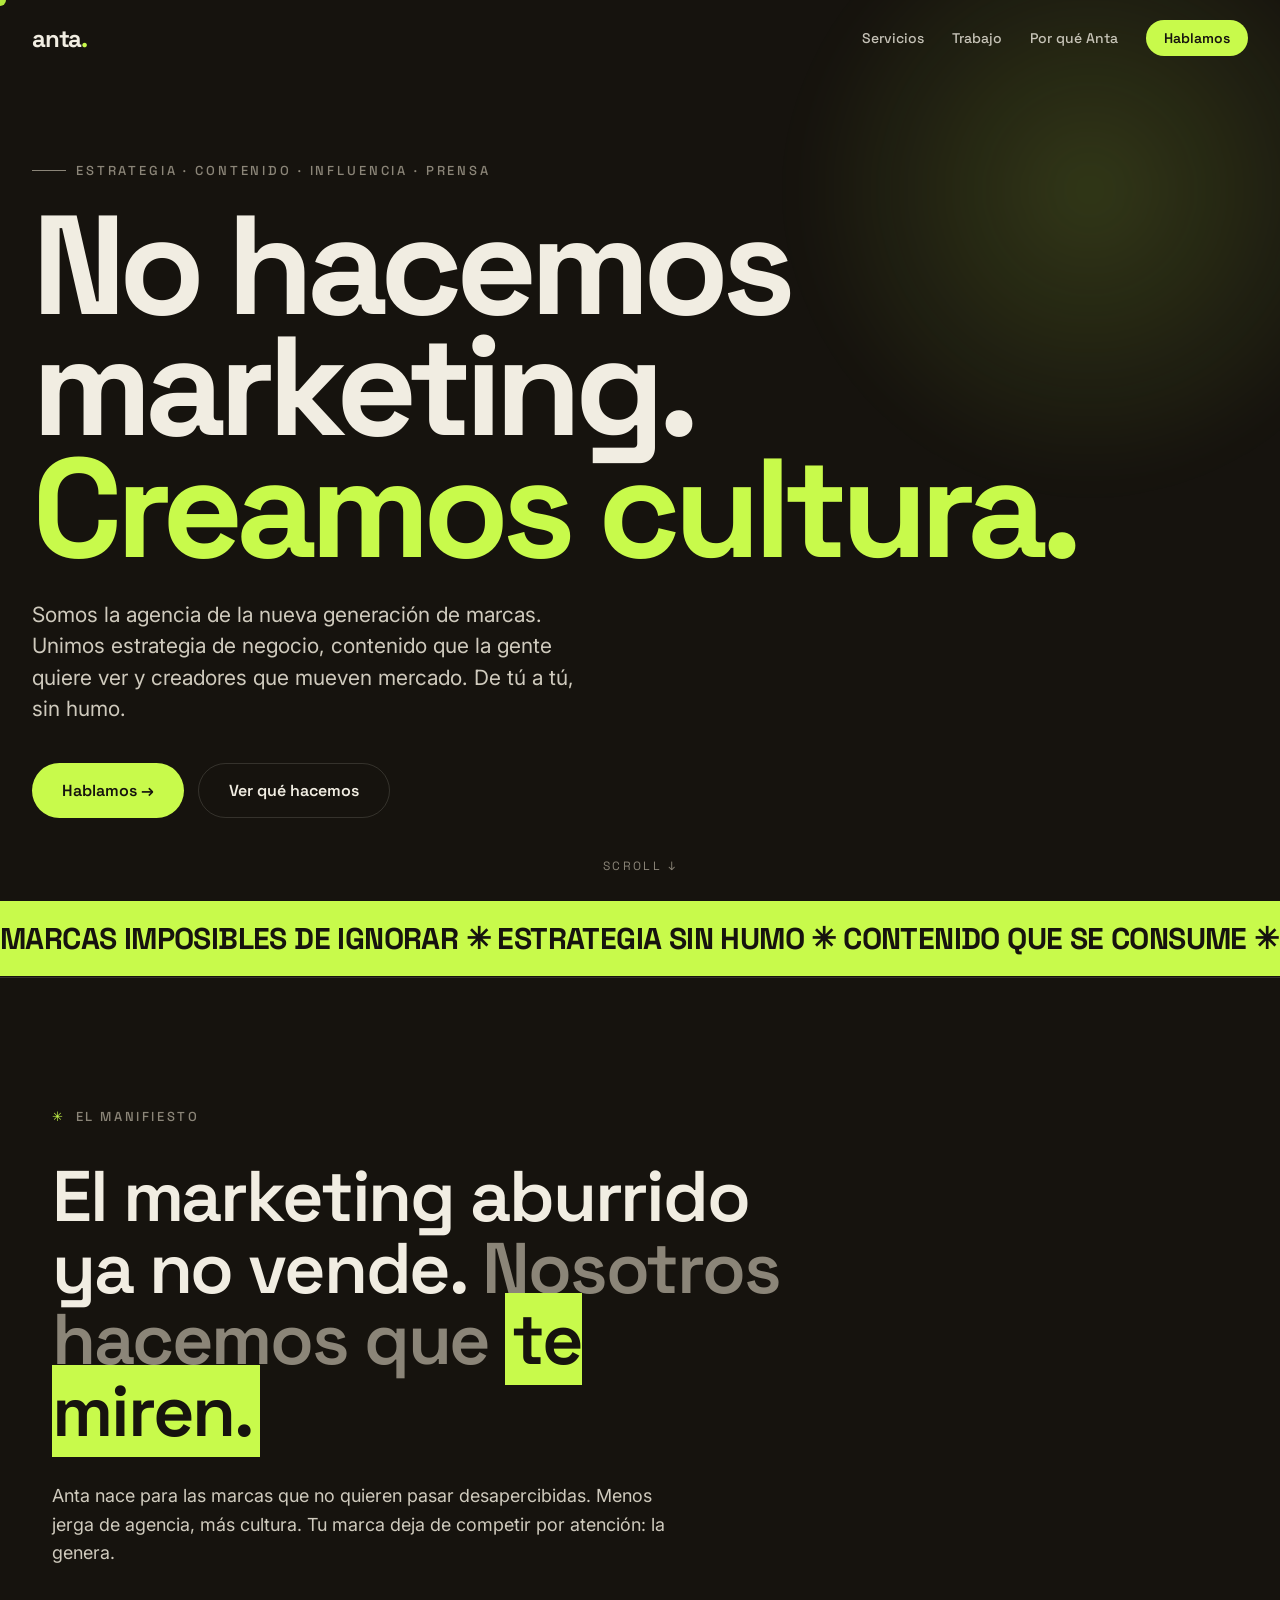
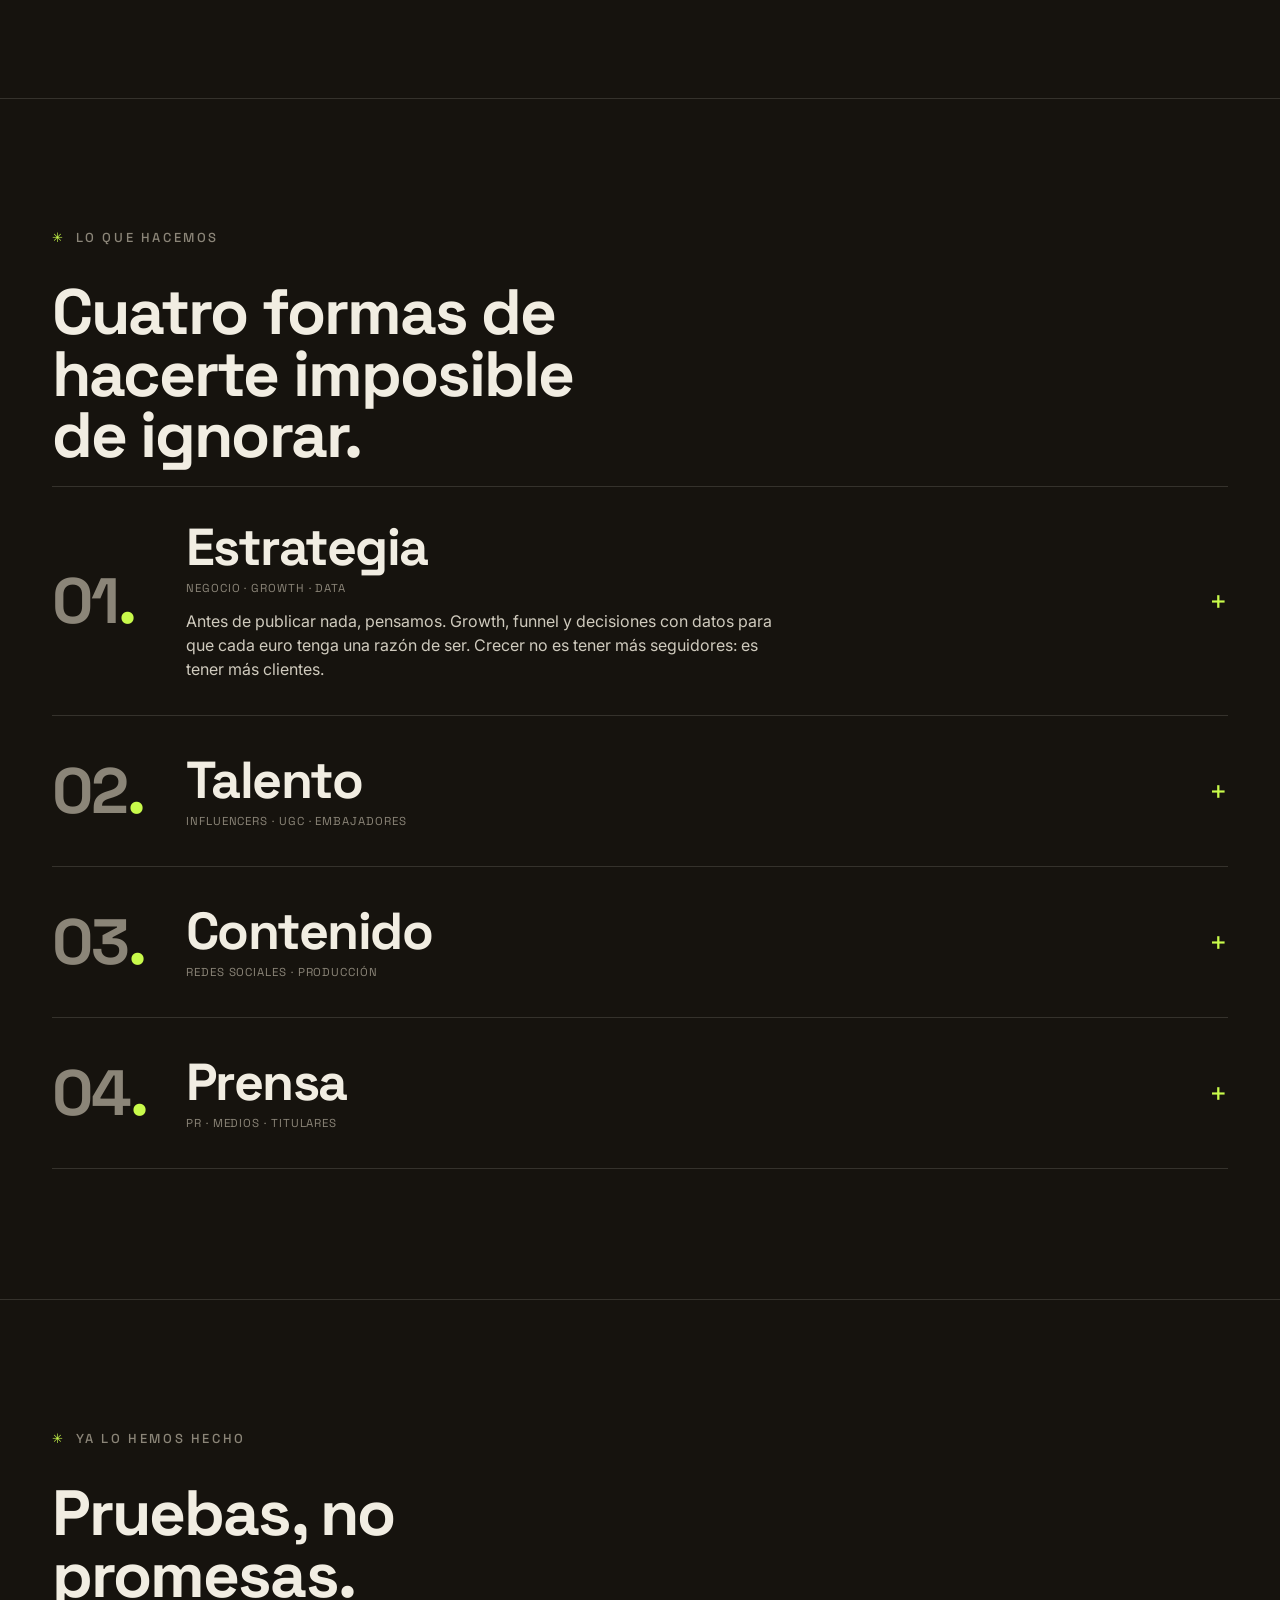
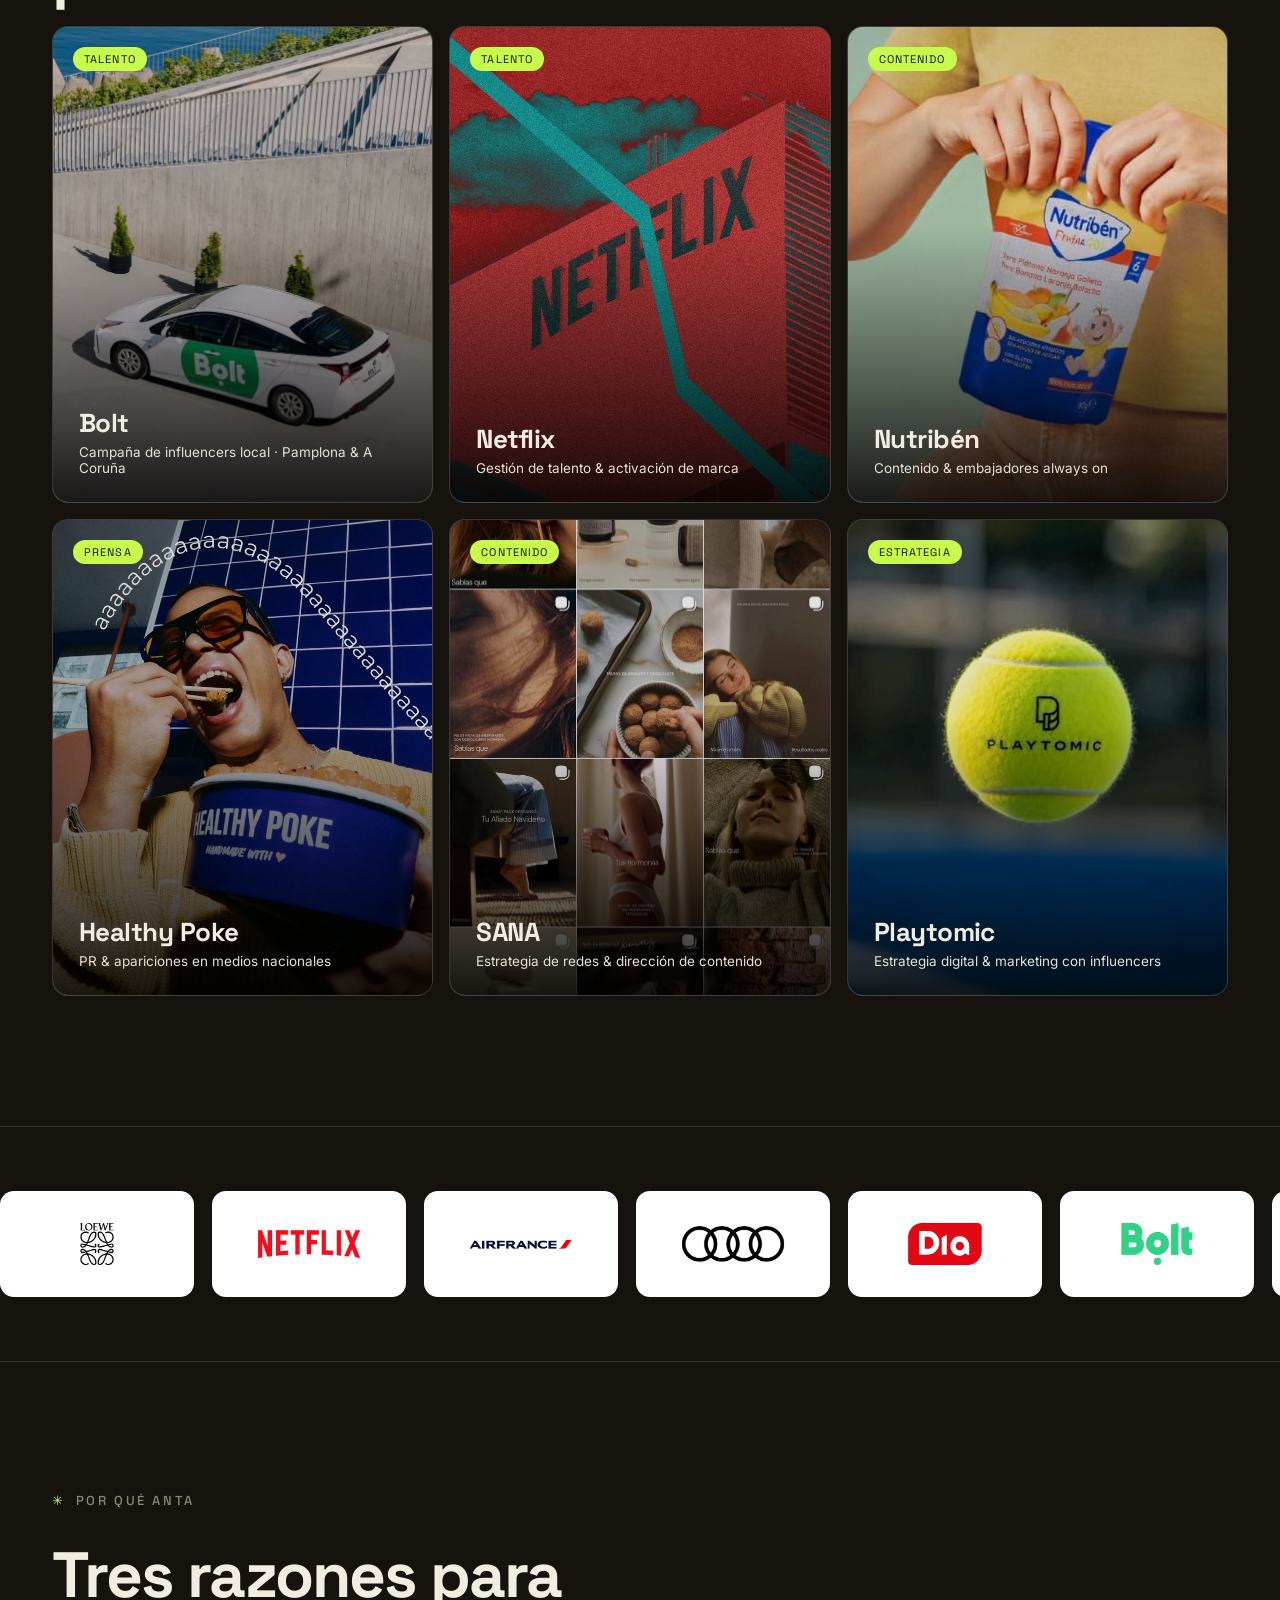
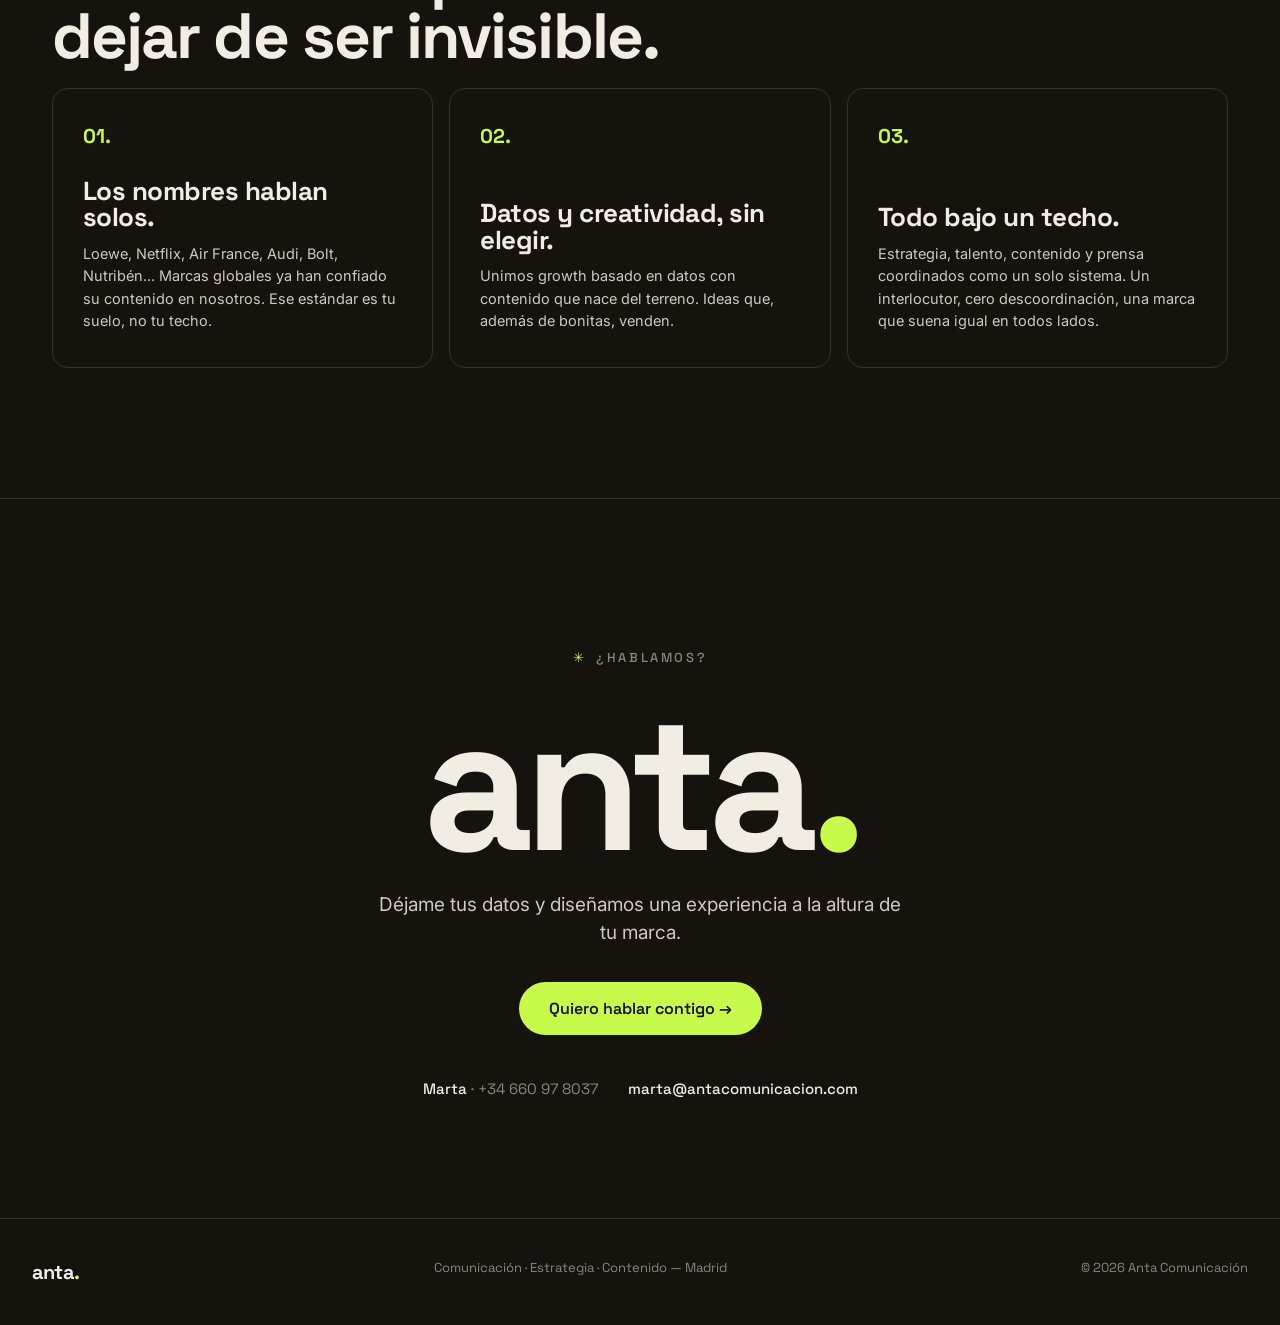
==== index.html @ 80dfcb4d "Landing Anta Comunicacion" ====
<!DOCTYPE html>
<html lang="es">
<head>
<meta charset="UTF-8">
<meta name="viewport" content="width=device-width, initial-scale=1.0">
<title>anta. — No hacemos marketing. Creamos cultura.</title>
<link rel="preconnect" href="https://fonts.googleapis.com">
<link rel="preconnect" href="https://fonts.gstatic.com" crossorigin>
<link href="https://fonts.googleapis.com/css2?family=Space+Grotesk:wght@400;500;600;700&family=Inter:wght@400;500;600;700&display=swap" rel="stylesheet">
<style>
  :root{
    --hueso:#F1EDE2;--paper:#FBF9F2;--asfalto:#16130E;--asfalto-2:#211D16;
    --lime:#C8FA4B;--grey:#8B8578;--line:rgba(241,237,226,.14);
    --disp:'Space Grotesk',sans-serif;--body:'Inter',sans-serif;
  }
  *{margin:0;padding:0;box-sizing:border-box}
  html{scroll-behavior:smooth}
  body{background:var(--asfalto);color:var(--hueso);font-family:var(--body);-webkit-font-smoothing:antialiased;overflow-x:hidden;cursor:none}
  ::selection{background:var(--lime);color:var(--asfalto)}
  a{color:inherit;text-decoration:none}
  .wrap{max-width:1240px;margin:0 auto;padding:0 32px}
  .disp{font-family:var(--disp);letter-spacing:-.03em}

  /* CURSOR */
  #cur{position:fixed;width:12px;height:12px;border-radius:50%;background:var(--lime);pointer-events:none;z-index:9999;transform:translate(-50%,-50%);mix-blend-mode:difference;transition:width .18s,height .18s}
  @media(max-width:720px){body{cursor:auto}#cur{display:none}}

  /* NAV */
  nav{position:fixed;top:0;left:0;right:0;z-index:100;display:flex;justify-content:space-between;align-items:center;padding:20px 32px;transition:background .3s,padding .3s}
  nav.scrolled{background:rgba(22,19,14,.82);backdrop-filter:blur(12px);padding:14px 32px}
  nav .logo{font-family:var(--disp);font-weight:700;font-size:24px;letter-spacing:-.05em}
  nav .logo .d{color:var(--lime)}
  nav .nl{display:flex;gap:28px;align-items:center;font-family:var(--disp);font-weight:500;font-size:14px}
  nav .nl a{opacity:.8;transition:opacity .2s}
  nav .nl a:hover{opacity:1}
  nav .nbtn{background:var(--lime);color:var(--asfalto);padding:9px 18px;border-radius:100px;font-weight:600;opacity:1!important}
  @media(max-width:720px){nav .nl a:not(.nbtn){display:none}}

  /* HERO */
  .hero{min-height:100vh;display:flex;flex-direction:column;justify-content:center;padding:120px 32px 40px;position:relative;overflow:hidden}
  .hero-glow{position:absolute;width:620px;height:620px;border-radius:50%;background:radial-gradient(circle,rgba(200,250,75,.16),transparent 68%);top:-120px;right:-120px;filter:blur(20px);pointer-events:none}
  .hero .inner{max-width:1240px;margin:0 auto;width:100%;position:relative;z-index:2}
  .hero .eye{font-family:var(--disp);font-weight:500;font-size:13px;letter-spacing:.22em;text-transform:uppercase;color:var(--grey);margin-bottom:26px;display:flex;align-items:center;gap:10px}
  .hero .eye:before{content:"";width:34px;height:1px;background:var(--grey)}
  .hero h1{font-family:var(--disp);font-weight:700;font-size:clamp(52px,11vw,168px);line-height:.86;letter-spacing:-.05em}
  .hero h1 .lime{color:var(--lime)}
  .hero .sub{max-width:560px;font-size:clamp(17px,2vw,21px);line-height:1.5;color:#cfcabd;margin-top:30px;font-weight:400}
  .hero .cta-row{display:flex;gap:14px;margin-top:38px;flex-wrap:wrap}
  .btn{font-family:var(--disp);font-weight:600;font-size:16px;padding:16px 30px;border-radius:100px;display:inline-flex;align-items:center;gap:8px;transition:transform .2s}
  .btn:hover{transform:translateY(-2px)}
  .btn-lime{background:var(--lime);color:var(--asfalto)}
  .btn-ghost{border:1px solid var(--line);color:var(--hueso)}
  .hero .scroll-hint{position:absolute;bottom:26px;left:50%;transform:translateX(-50%);font-family:var(--disp);font-size:12px;letter-spacing:.2em;text-transform:uppercase;color:var(--grey);z-index:2}

  /* MARQUEE */
  .marquee{background:var(--lime);color:var(--asfalto);overflow:hidden;padding:18px 0;border-top:1px solid var(--asfalto);border-bottom:1px solid var(--asfalto)}
  .mtrack{display:flex;white-space:nowrap;gap:44px;font-family:var(--disp);font-weight:700;font-size:clamp(20px,2.6vw,30px);text-transform:uppercase;letter-spacing:-.02em;animation:sc 24s linear infinite}
  .mtrack span{display:flex;gap:44px;align-items:center}
  @keyframes sc{from{transform:translateX(0)}to{transform:translateX(-50%)}}

  /* SECTION BASE */
  section{position:relative}
  .pad{padding:130px 0}
  .lab{font-family:var(--disp);font-weight:500;font-size:13px;letter-spacing:.2em;text-transform:uppercase;color:var(--grey);display:flex;align-items:center;gap:10px;margin-bottom:36px}
  .lab:before{content:"✳";color:var(--lime)}

  /* MANIFESTO */
  .mani{border-top:1px solid var(--line)}
  .mani h2{font-family:var(--disp);font-weight:600;font-size:clamp(30px,5.6vw,72px);line-height:1;letter-spacing:-.03em;max-width:16ch}
  .mani h2 .g{color:var(--grey)}
  .mani h2 .hl{background:var(--lime);color:var(--asfalto);padding:0 .1em}
  .mani p{margin-top:34px;max-width:56ch;font-size:18px;line-height:1.6;color:#cfcabd}

  /* SERVICES */
  .serv{border-top:1px solid var(--line)}
  .serv-head{display:flex;justify-content:space-between;align-items:flex-end;flex-wrap:wrap;gap:20px;margin-bottom:20px}
  .serv-head h2{font-family:var(--disp);font-weight:700;font-size:clamp(32px,5.5vw,64px);line-height:.96;letter-spacing:-.03em;max-width:14ch}
  .srow{border-top:1px solid var(--line);padding:34px 0;display:grid;grid-template-columns:110px 1fr auto;gap:24px;align-items:center;cursor:none;transition:padding .3s}
  .srow:last-child{border-bottom:1px solid var(--line)}
  .srow .sidx{font-family:var(--disp);font-weight:700;font-size:clamp(34px,5vw,64px);color:var(--grey);letter-spacing:-.03em;transition:color .3s}
  .srow .sidx .d{color:var(--lime)}
  .srow .sname{font-family:var(--disp);font-weight:700;font-size:clamp(28px,4.6vw,52px);letter-spacing:-.03em;line-height:1}
  .srow .sdesc{overflow:hidden;max-height:0;opacity:0;transition:max-height .4s ease,opacity .4s ease,margin .4s ease;font-size:16px;line-height:1.5;color:#cfcabd;max-width:60ch}
  .srow .splus{font-family:var(--disp);font-size:30px;color:var(--lime);transition:transform .3s;justify-self:end}
  .srow:hover{padding-left:14px}
  .srow:hover .sname{color:var(--lime)}
  .srow:hover .splus{transform:rotate(45deg)}
  .srow.open .sdesc{max-height:120px;opacity:1;margin-top:14px}
  .srow .smid{grid-column:2}
  .srow .was{font-family:var(--disp);font-size:11.5px;letter-spacing:.08em;text-transform:uppercase;color:var(--grey);margin-top:8px}
  @media(max-width:720px){.srow{grid-template-columns:60px 1fr auto;gap:14px}.srow .sname{font-size:30px}}

  /* CASES */
  .cases{border-top:1px solid var(--line)}
  .case-grid{display:grid;grid-template-columns:repeat(3,1fr);gap:16px;margin-top:20px}
  .case{aspect-ratio:4/5;border-radius:16px;overflow:hidden;position:relative;display:flex;align-items:flex-end;padding:26px;border:1px solid var(--line)}
  .case .co{position:absolute;inset:0;background:linear-gradient(180deg,rgba(0,0,0,.05),rgba(0,0,0,.72));z-index:1;transition:background .3s}
  .case:hover .co{background:linear-gradient(180deg,rgba(200,250,75,.12),rgba(0,0,0,.78))}
  .case .ci{position:relative;z-index:2}
  .case .cbrand{font-family:var(--disp);font-weight:700;font-size:26px;letter-spacing:-.02em}
  .case .cwhat{font-size:13.5px;color:#e6e2d6;margin-top:4px}
  .case .ctag{position:absolute;top:20px;left:20px;z-index:2;font-family:var(--disp);font-size:11px;letter-spacing:.1em;text-transform:uppercase;background:var(--lime);color:var(--asfalto);padding:5px 11px;border-radius:100px}
  .c1{background:linear-gradient(135deg,#2b2f22,#1a1c12)}
  .c2{background:linear-gradient(135deg,#3a2b2b,#1c1414)}
  .c3{background:linear-gradient(135deg,#22303a,#12191c)}
  .c4{background:linear-gradient(135deg,#332a1c,#1c160e)}
  .c5{background:linear-gradient(135deg,#2c2436,#16121c)}
  .c6{background:linear-gradient(135deg,#203028,#111a15)}
  @media(max-width:720px){.case-grid{grid-template-columns:1fr 1fr}}

  /* CLIENT MARQUEE */
  .clients{border-top:1px solid var(--line);padding:70px 0;overflow:hidden}
  .ctrack{display:flex;gap:64px;white-space:nowrap;font-family:var(--disp);font-weight:700;font-size:clamp(24px,3.4vw,40px);color:#5a564c;animation:sc 30s linear infinite;letter-spacing:-.02em}
  .ctrack span{display:flex;gap:64px}
  .ctrack b{color:var(--hueso);font-weight:700;transition:color .3s}

  /* HYPE */
  .hype{border-top:1px solid var(--line)}
  .hgrid{display:grid;grid-template-columns:repeat(3,1fr);gap:16px;margin-top:20px}
  .hc{border:1px solid var(--line);border-radius:16px;padding:34px 30px;min-height:280px;display:flex;flex-direction:column;justify-content:space-between;transition:background .3s,transform .3s}
  .hc:hover{background:var(--asfalto-2);transform:translateY(-4px)}
  .hc .hn{font-family:var(--disp);font-weight:700;font-size:20px;color:var(--lime)}
  .hc h3{font-family:var(--disp);font-weight:700;font-size:26px;letter-spacing:-.02em;line-height:1.02;margin:auto 0 12px}
  .hc p{font-size:14.5px;line-height:1.55;color:#cfcabd}
  @media(max-width:720px){.hgrid{grid-template-columns:1fr}.case-grid{grid-template-columns:1fr}}

  /* CONTACT */
  .contact{border-top:1px solid var(--line);text-align:center;padding:150px 0 120px}
  .contact h2{font-family:var(--disp);font-weight:700;font-size:clamp(56px,15vw,220px);letter-spacing:-.05em;line-height:.85}
  .contact h2 .d{color:var(--lime)}
  .contact p{max-width:44ch;margin:26px auto 0;font-size:19px;line-height:1.5;color:#cfcabd}
  .contact .btn{margin-top:34px}
  .contact .info{margin-top:44px;display:flex;gap:30px;justify-content:center;flex-wrap:wrap;font-family:var(--disp);font-size:15px;color:var(--grey)}
  .contact .info b{color:var(--hueso);font-weight:500}

  footer{border-top:1px solid var(--line);padding:40px 32px;display:flex;justify-content:space-between;flex-wrap:wrap;gap:16px;font-family:var(--disp);font-size:13px;color:var(--grey)}
  footer .fl{font-weight:700;font-size:20px;color:var(--hueso);letter-spacing:-.04em}

  .clients{border-top:1px solid var(--line);padding:64px 0;overflow:hidden}
  .lm-track{display:flex;gap:18px;width:max-content;animation:sc 46s linear infinite}
  .lm-card{background:#fff;border-radius:14px;width:194px;height:106px;display:flex;align-items:center;justify-content:center;flex:0 0 auto;padding:18px 20px}
  .lm-card img{max-width:100%;max-height:100%;object-fit:contain;display:block}

  .case .cbg{position:absolute;inset:0;width:100%;height:100%;object-fit:cover;object-position:center;z-index:0}
  .case .co{background:linear-gradient(180deg,rgba(0,0,0,.12) 0%,rgba(0,0,0,.10) 42%,rgba(0,0,0,.86) 100%)!important}
  .case:hover .cbg{transform:scale(1.04)}
  .case .cbg{transition:transform .5s ease}
</style>
</head>
<body>
<div id="cur"></div>

<nav id="nav">
  <div class="logo">anta<span class="d">.</span></div>
  <div class="nl">
    <a href="#serv">Servicios</a>
    <a href="#cases">Trabajo</a>
    <a href="#hype">Por qué Anta</a>
    <a href="#contact" class="nbtn">Hablamos</a>
  </div>
</nav>

<!-- HERO -->
<section class="hero">
  <div class="hero-glow"></div>
  <div class="inner">
    <div class="eye">Estrategia · Contenido · Influencia · Prensa</div>
    <h1>No hacemos<br>marketing.<br><span class="lime">Creamos cultura.</span></h1>
    <p class="sub">Somos la agencia de la nueva generación de marcas. Unimos estrategia de negocio, contenido que la gente quiere ver y creadores que mueven mercado. De tú a tú, sin humo.</p>
    <div class="cta-row">
      <a href="#contact" class="btn btn-lime">Hablamos →</a>
      <a href="#serv" class="btn btn-ghost">Ver qué hacemos</a>
    </div>
  </div>
  <div class="scroll-hint">Scroll ↓</div>
</section>

<!-- MARQUEE -->
<div class="marquee">
  <div class="mtrack">
    <span>Marcas imposibles de ignorar ✳ Estrategia sin humo ✳ Contenido que se consume ✳ Talento que vende ✳&nbsp;</span>
    <span>Marcas imposibles de ignorar ✳ Estrategia sin humo ✳ Contenido que se consume ✳ Talento que vende ✳&nbsp;</span>
  </div>
</div>

<!-- MANIFESTO -->
<section class="mani pad">
  <div class="wrap">
    <div class="lab">El manifiesto</div>
    <h2>El marketing aburrido ya no vende. <span class="g">Nosotros hacemos que</span> <span class="hl">te miren.</span></h2>
    <p>Anta nace para las marcas que no quieren pasar desapercibidas. Menos jerga de agencia, más cultura. Tu marca deja de competir por atención: la genera.</p>
  </div>
</section>

<!-- SERVICES -->
<section class="serv pad" id="serv">
  <div class="wrap">
    <div class="serv-head">
      <div>
        <div class="lab">Lo que hacemos</div>
        <h2>Cuatro formas de hacerte imposible de ignorar.</h2>
      </div>
    </div>

    <div class="srow open">
      <div class="sidx">01<span class="d">.</span></div>
      <div class="smid">
        <div class="sname">Estrategia</div>
        <div class="was">Negocio · Growth · Data</div>
        <div class="sdesc">Antes de publicar nada, pensamos. Growth, funnel y decisiones con datos para que cada euro tenga una razón de ser. Crecer no es tener más seguidores: es tener más clientes.</div>
      </div>
      <div class="splus">+</div>
    </div>

    <div class="srow">
      <div class="sidx">02<span class="d">.</span></div>
      <div class="smid">
        <div class="sname">Talento</div>
        <div class="was">Influencers · UGC · Embajadores</div>
        <div class="sdesc">La gente confía en gente. Ponemos a la gente adecuada a hablar de ti — influencers, UGC real y embajadores always on — y lo gestionamos todo, del brief al reporte.</div>
      </div>
      <div class="splus">+</div>
    </div>

    <div class="srow">
      <div class="sidx">03<span class="d">.</span></div>
      <div class="smid">
        <div class="sname">Contenido</div>
        <div class="was">Redes sociales · Producción</div>
        <div class="sdesc">Tu marca, siempre encendida. Estrategia, producción y publicación de contenido que la gente quiere ver, no saltar. Conversación viva con tu comunidad, mes tras mes.</div>
      </div>
      <div class="splus">+</div>
    </div>

    <div class="srow">
      <div class="sidx">04<span class="d">.</span></div>
      <div class="smid">
        <div class="sname">Prensa</div>
        <div class="was">PR · Medios · Titulares</div>
        <div class="sdesc">Que hablen de ti donde importa. Prensa, contacto real con periodistas y apariciones en medios que le dan a tu marca lo que la publicidad no compra: credibilidad. Y cerramos con métricas.</div>
      </div>
      <div class="splus">+</div>
    </div>
  </div>
</section>

<!-- CASES -->
<section class="cases pad" id="cases">
  <div class="wrap">
    <div class="lab">Ya lo hemos hecho</div>
    <div class="serv-head"><h2 style="font-family:var(--disp);font-weight:700;font-size:clamp(32px,5.5vw,64px);letter-spacing:-.03em;line-height:.96">Pruebas, no promesas.</h2></div>
    <div class="case-grid">
      <div class="case c1"><img class="cbg" src="[data-uri]" alt=""><div class="co"></div><span class="ctag">Talento</span><div class="ci"><div class="cbrand">Bolt</div><div class="cwhat">Campaña de influencers local · Pamplona &amp; A Coruña</div></div></div>
      <div class="case c2"><img class="cbg" src="[data-uri]" alt=""><div class="co"></div><span class="ctag">Talento</span><div class="ci"><div class="cbrand">Netflix</div><div class="cwhat">Gestión de talento &amp; activación de marca</div></div></div>
      <div class="case c3"><img class="cbg" src="[data-uri]" alt=""><div class="co"></div><span class="ctag">Contenido</span><div class="ci"><div class="cbrand">Nutribén</div><div class="cwhat">Contenido &amp; embajadores always on</div></div></div>
      <div class="case c4"><img class="cbg" src="[data-uri]" alt=""><div class="co"></div><span class="ctag">Prensa</span><div class="ci"><div class="cbrand">Healthy Poke</div><div class="cwhat">PR &amp; apariciones en medios nacionales</div></div></div>
      <div class="case c5"><img class="cbg" src="[data-uri]" alt=""><div class="co"></div><span class="ctag">Contenido</span><div class="ci"><div class="cbrand">SANA</div><div class="cwhat">Estrategia de redes &amp; dirección de contenido</div></div></div>
      <div class="case c6"><img class="cbg" src="[data-uri]" alt=""><div class="co"></div><span class="ctag">Estrategia</span><div class="ci"><div class="cbrand">Playtomic</div><div class="cwhat">Estrategia digital &amp; marketing con influencers</div></div></div>
    </div>
  </div>
</section>

<!-- CLIENT MARQUEE -->
<div class="clients">
  <div class="lm-track">
      <div class="lm-card"><img src="[data-uri]" alt="Loewe"></div>
      <div class="lm-card"><img src="[data-uri]" alt="Netflix"></div>
      <div class="lm-card"><img src="[data-uri]" alt="Air France"></div>
      <div class="lm-card"><img src="[data-uri]" alt="Audi"></div>
      <div class="lm-card"><img src="[data-uri]" alt="Dia"></div>
      <div class="lm-card"><img src="[data-uri]" alt="Bolt"></div>
      <div class="lm-card"><img src="[data-uri]" alt="Nutribén"></div>
      <div class="lm-card"><img src="[data-uri]" alt="Playtomic"></div>
      <div class="lm-card"><img src="[data-uri]" alt="Luxéol"></div>
      <div class="lm-card"><img src="[data-uri]" alt="Virgin"></div>
      <div class="lm-card"><img src="[data-uri]" alt="SANA"></div>
      <div class="lm-card"><img src="[data-uri]" alt="Healthy Poke"></div>
      <div class="lm-card"><img src="[data-uri]" alt="The Champions Burger"></div>
      <div class="lm-card"><img src="[data-uri]" alt="Láserum"></div>
      <div class="lm-card"><img src="[data-uri]" alt="Juancho's"></div>
      <div class="lm-card"><img src="[data-uri]" alt="POPA"></div>
      <div class="lm-card"><img src="[data-uri]" alt="Loewe"></div>
      <div class="lm-card"><img src="[data-uri]" alt="Netflix"></div>
      <div class="lm-card"><img src="[data-uri]" alt="Air France"></div>
      <div class="lm-card"><img src="[data-uri]" alt="Audi"></div>
      <div class="lm-card"><img src="[data-uri]" alt="Dia"></div>
      <div class="lm-card"><img src="[data-uri]" alt="Bolt"></div>
      <div class="lm-card"><img src="[data-uri]" alt="Nutribén"></div>
      <div class="lm-card"><img src="[data-uri]" alt="Playtomic"></div>
      <div class="lm-card"><img src="[data-uri]" alt="Luxéol"></div>
      <div class="lm-card"><img src="[data-uri]" alt="Virgin"></div>
      <div class="lm-card"><img src="[data-uri]" alt="SANA"></div>
      <div class="lm-card"><img src="[data-uri]" alt="Healthy Poke"></div>
      <div class="lm-card"><img src="[data-uri]" alt="The Champions Burger"></div>
      <div class="lm-card"><img src="[data-uri]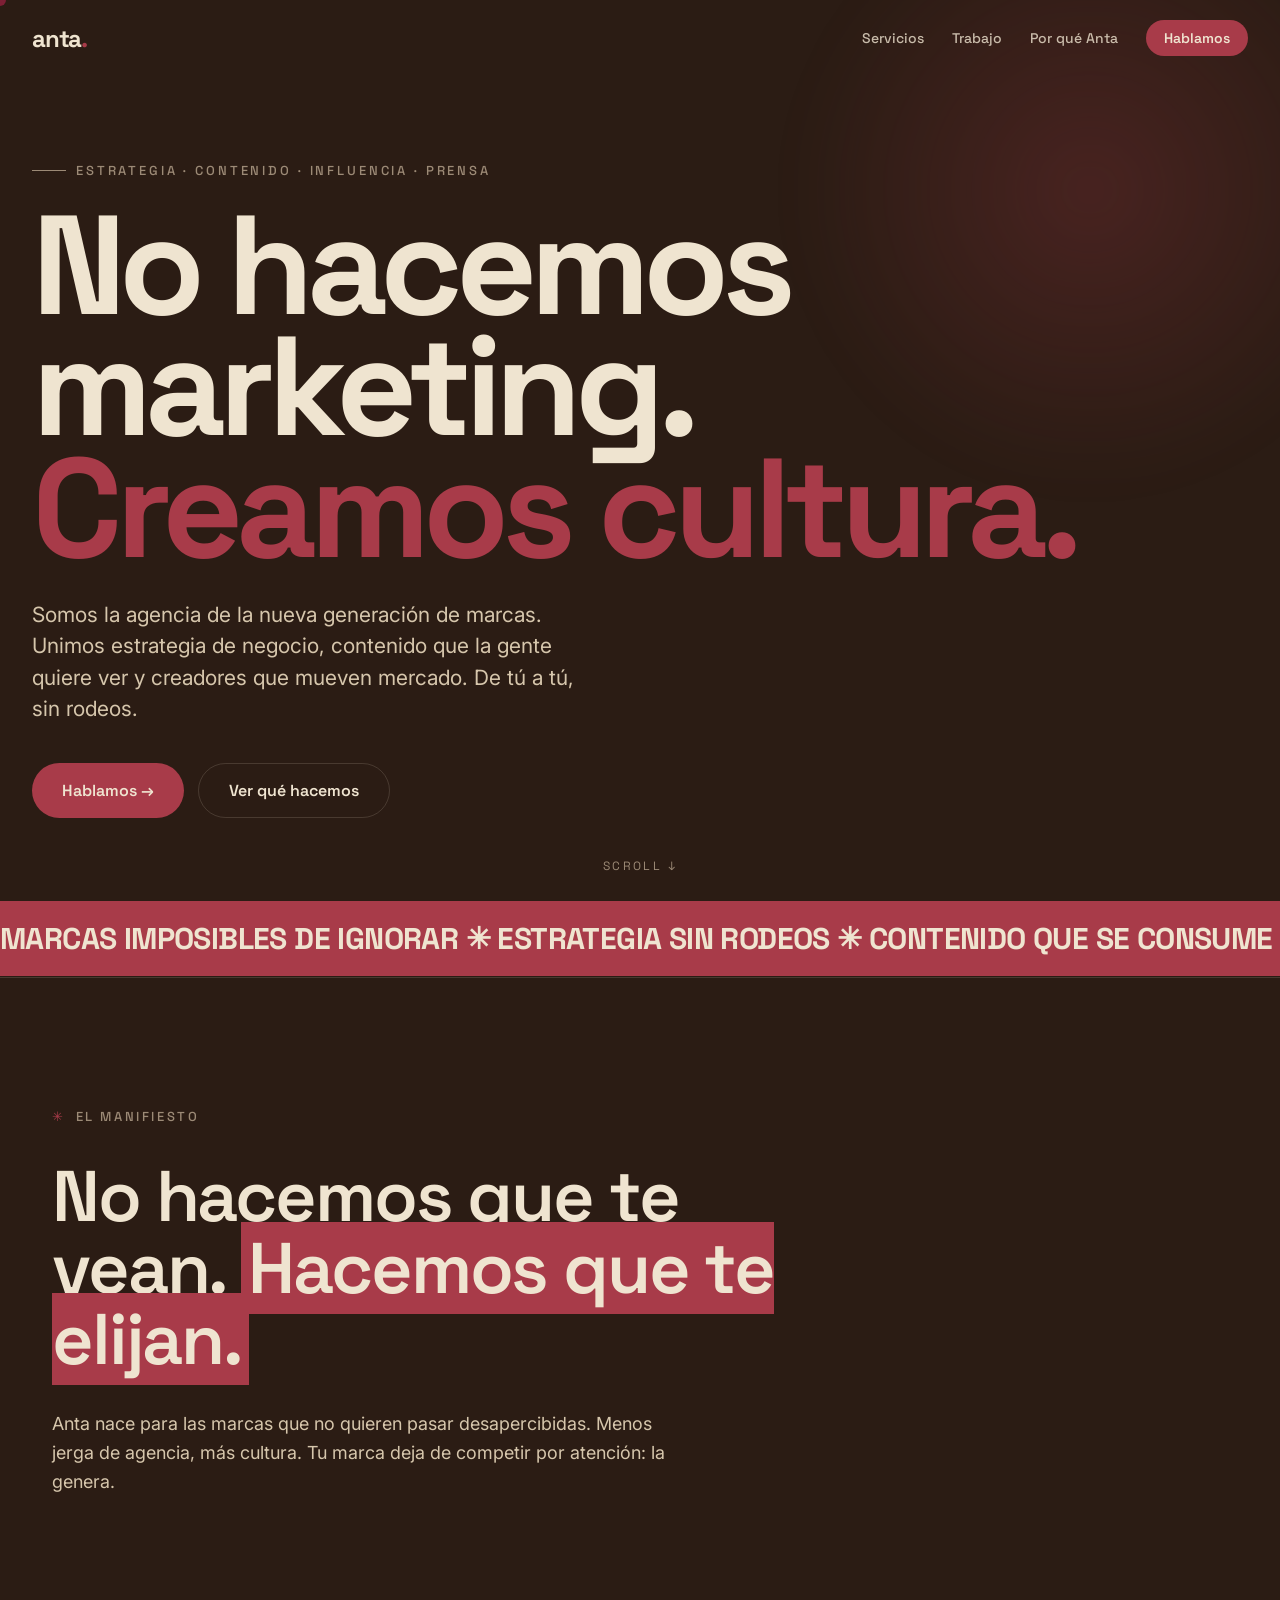
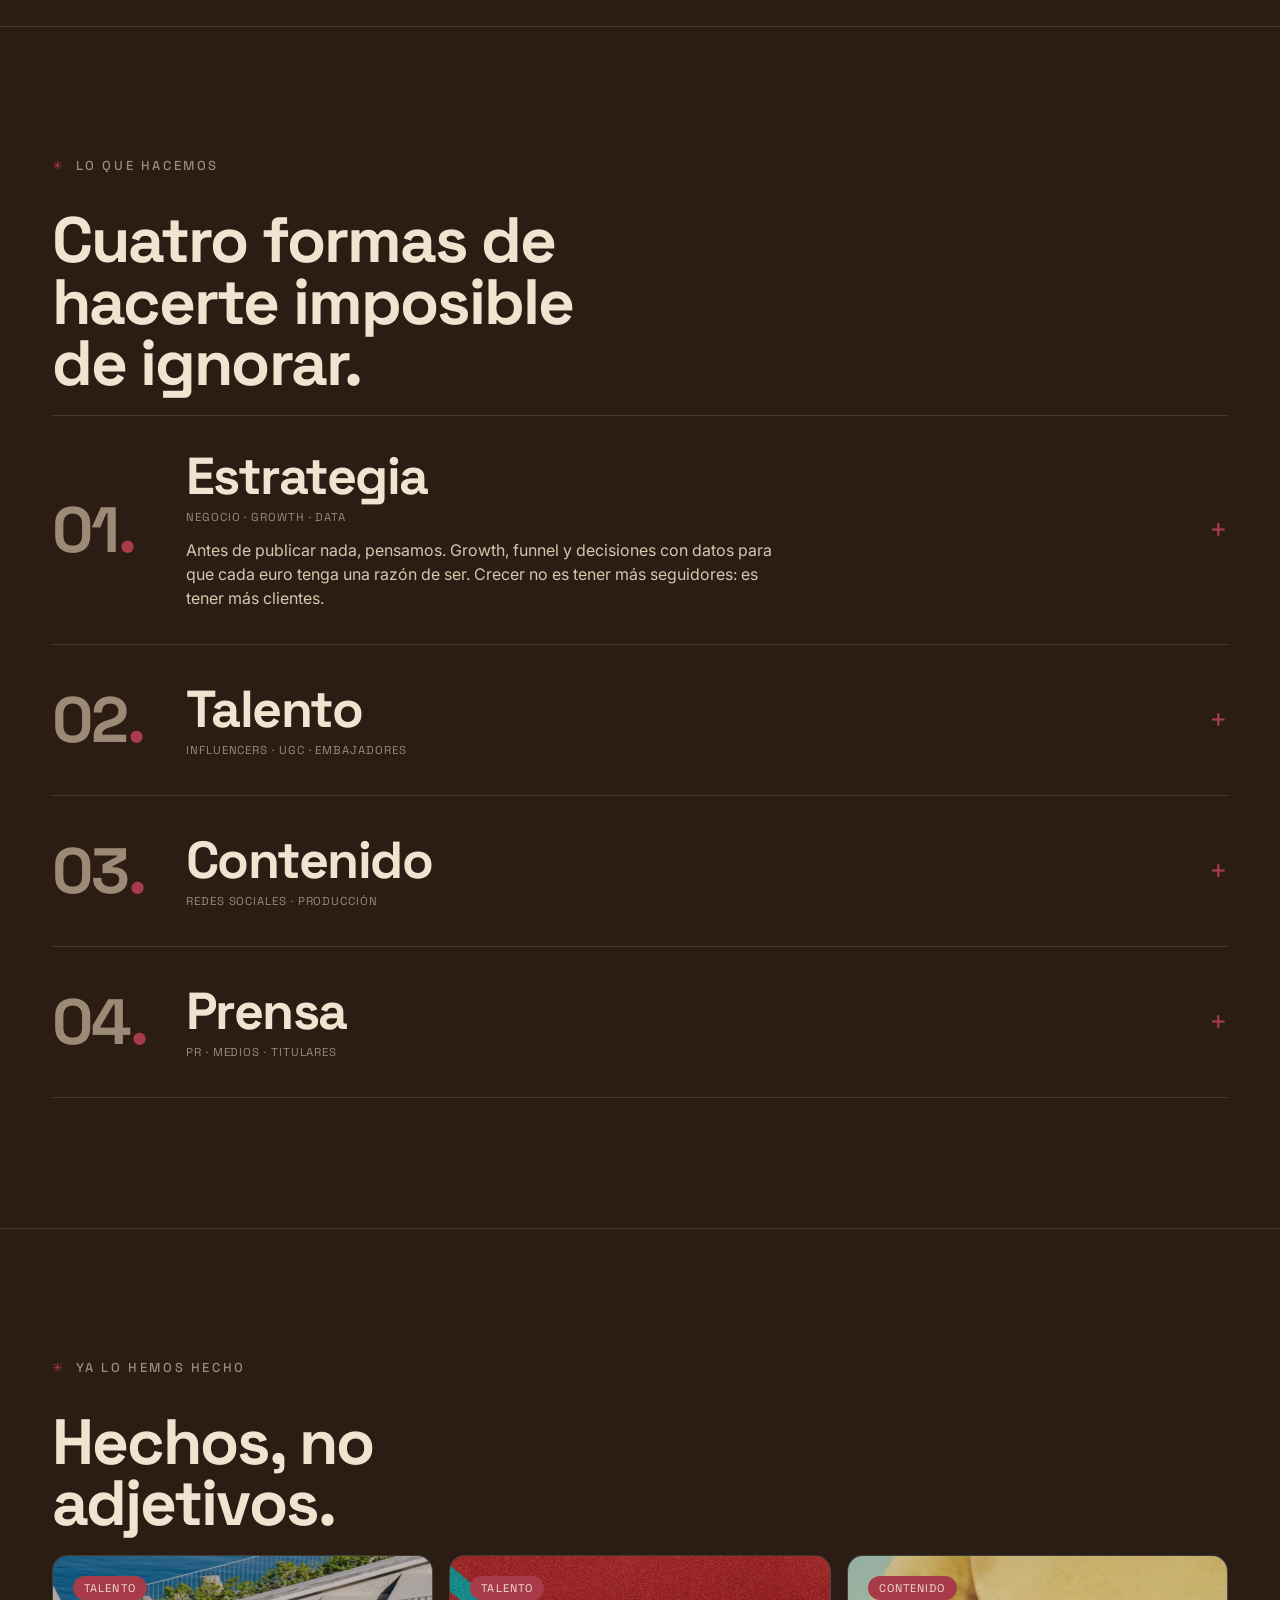
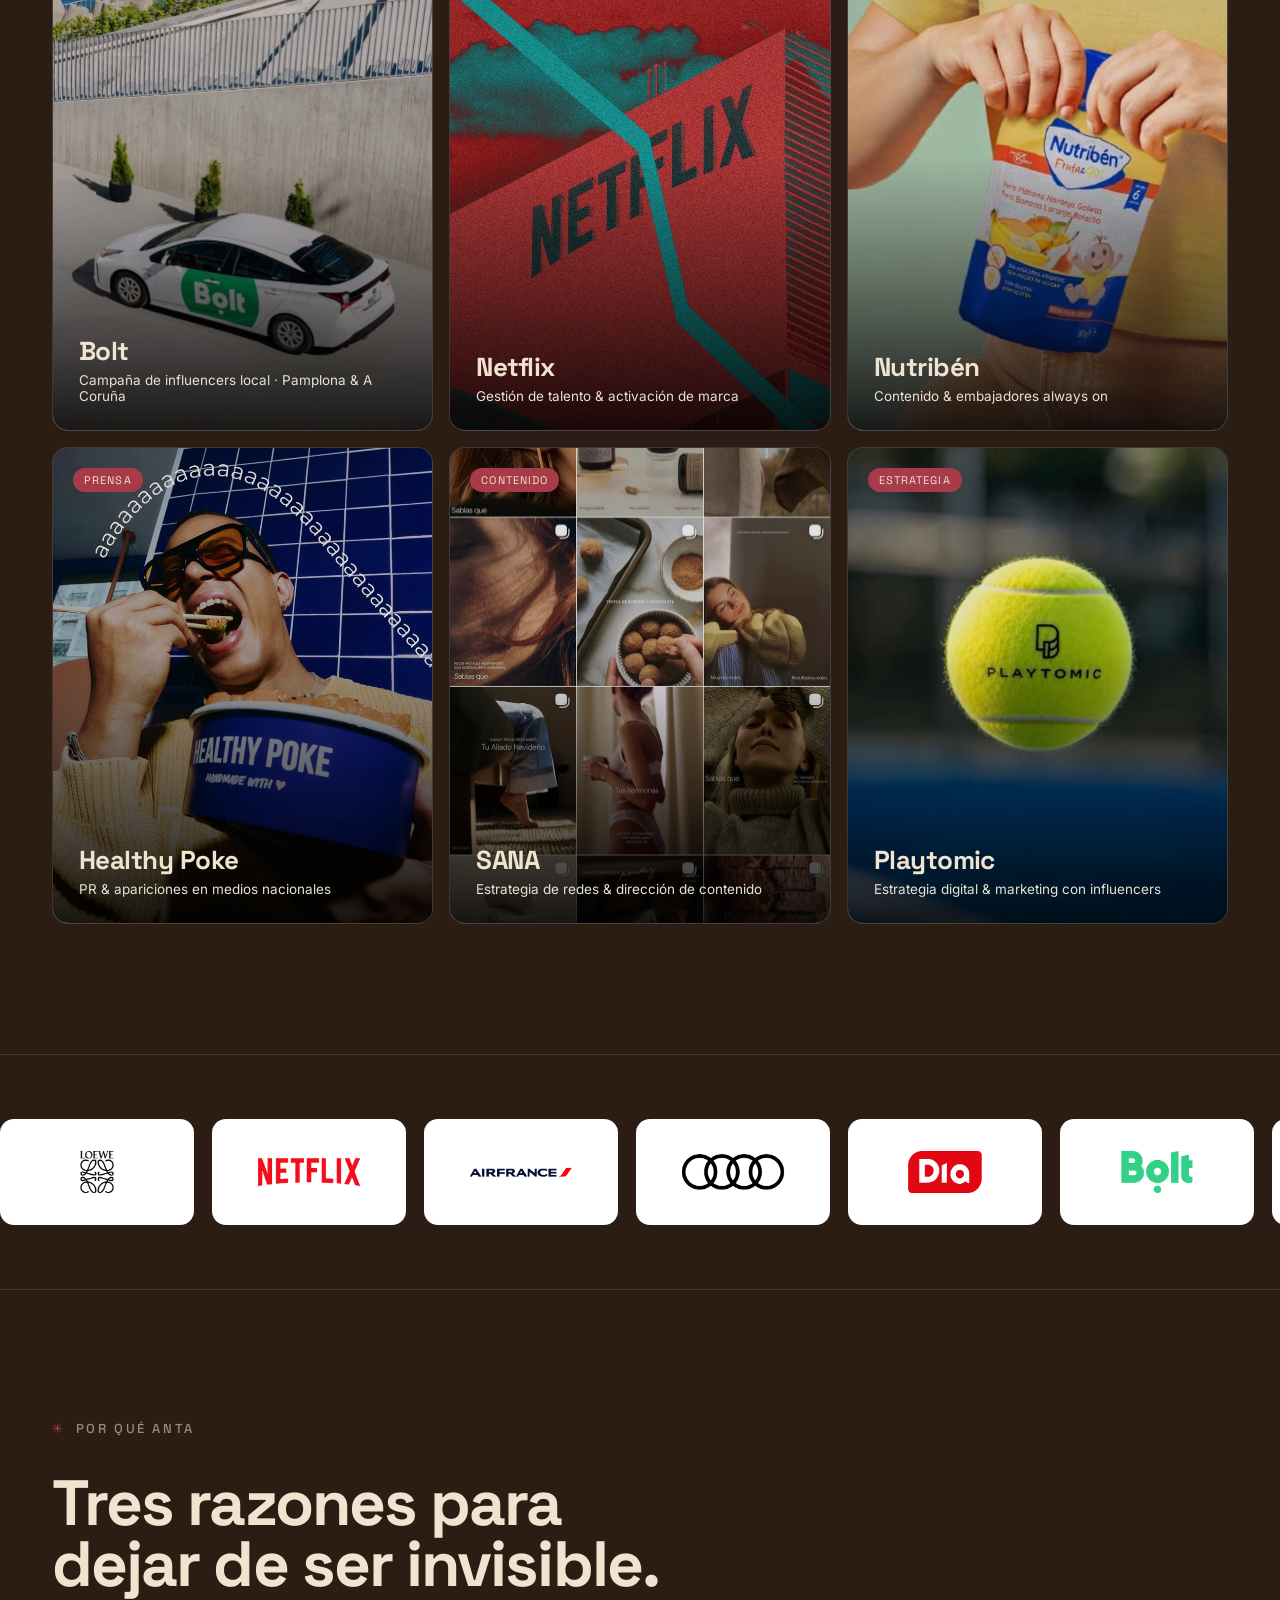
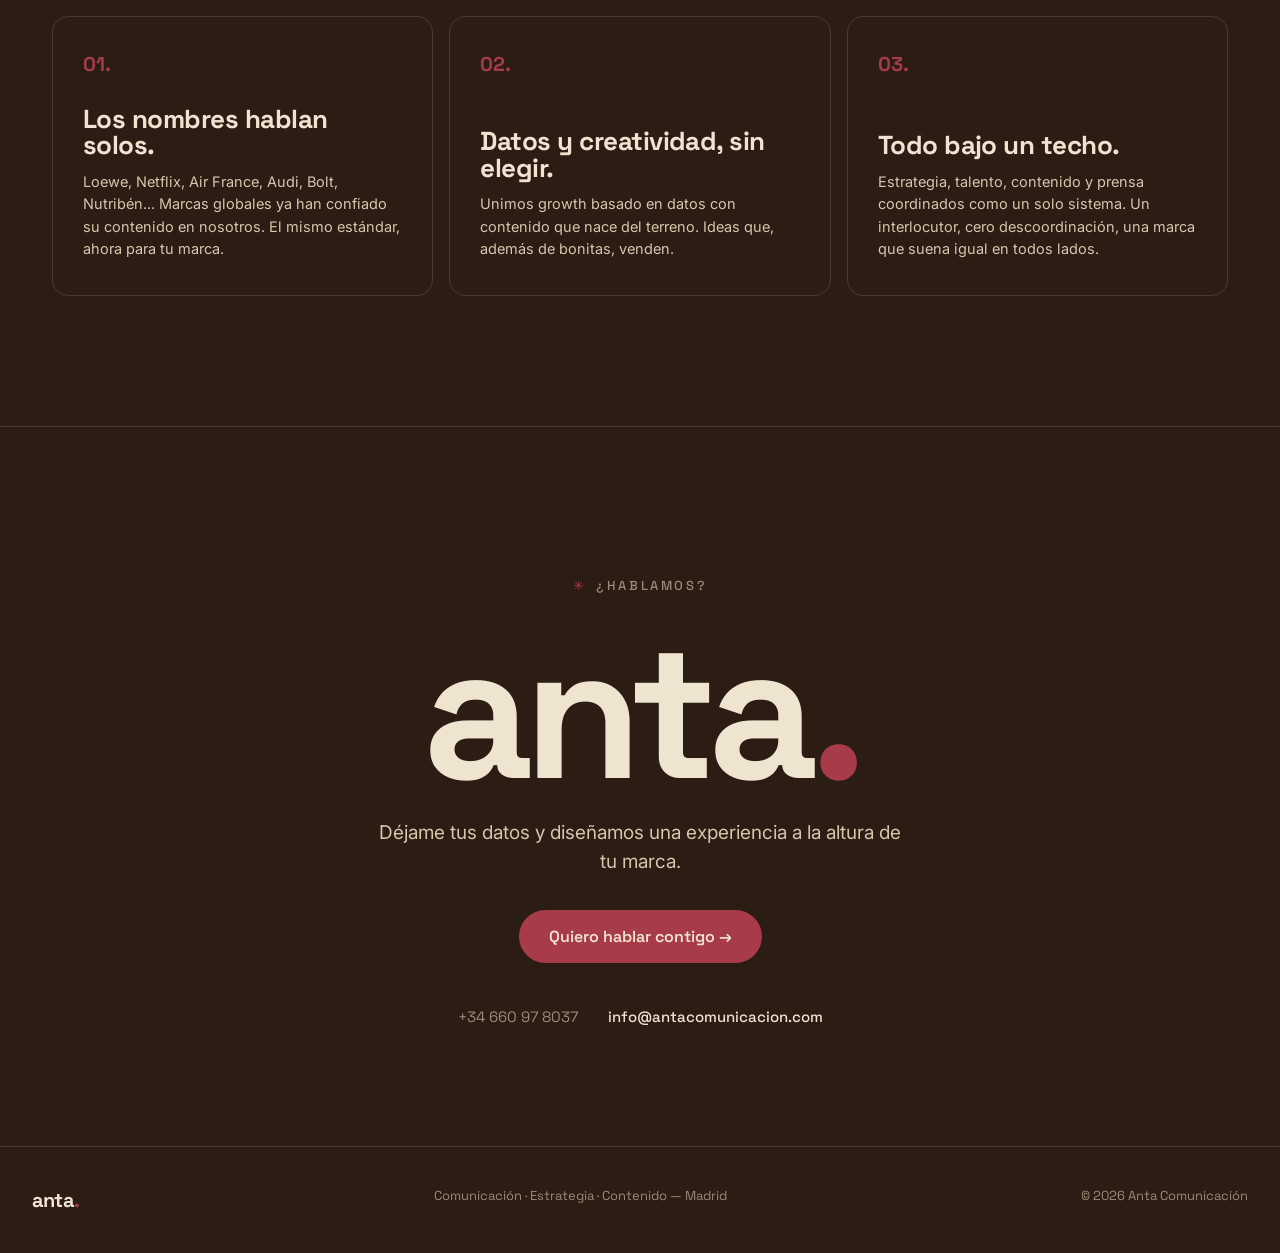
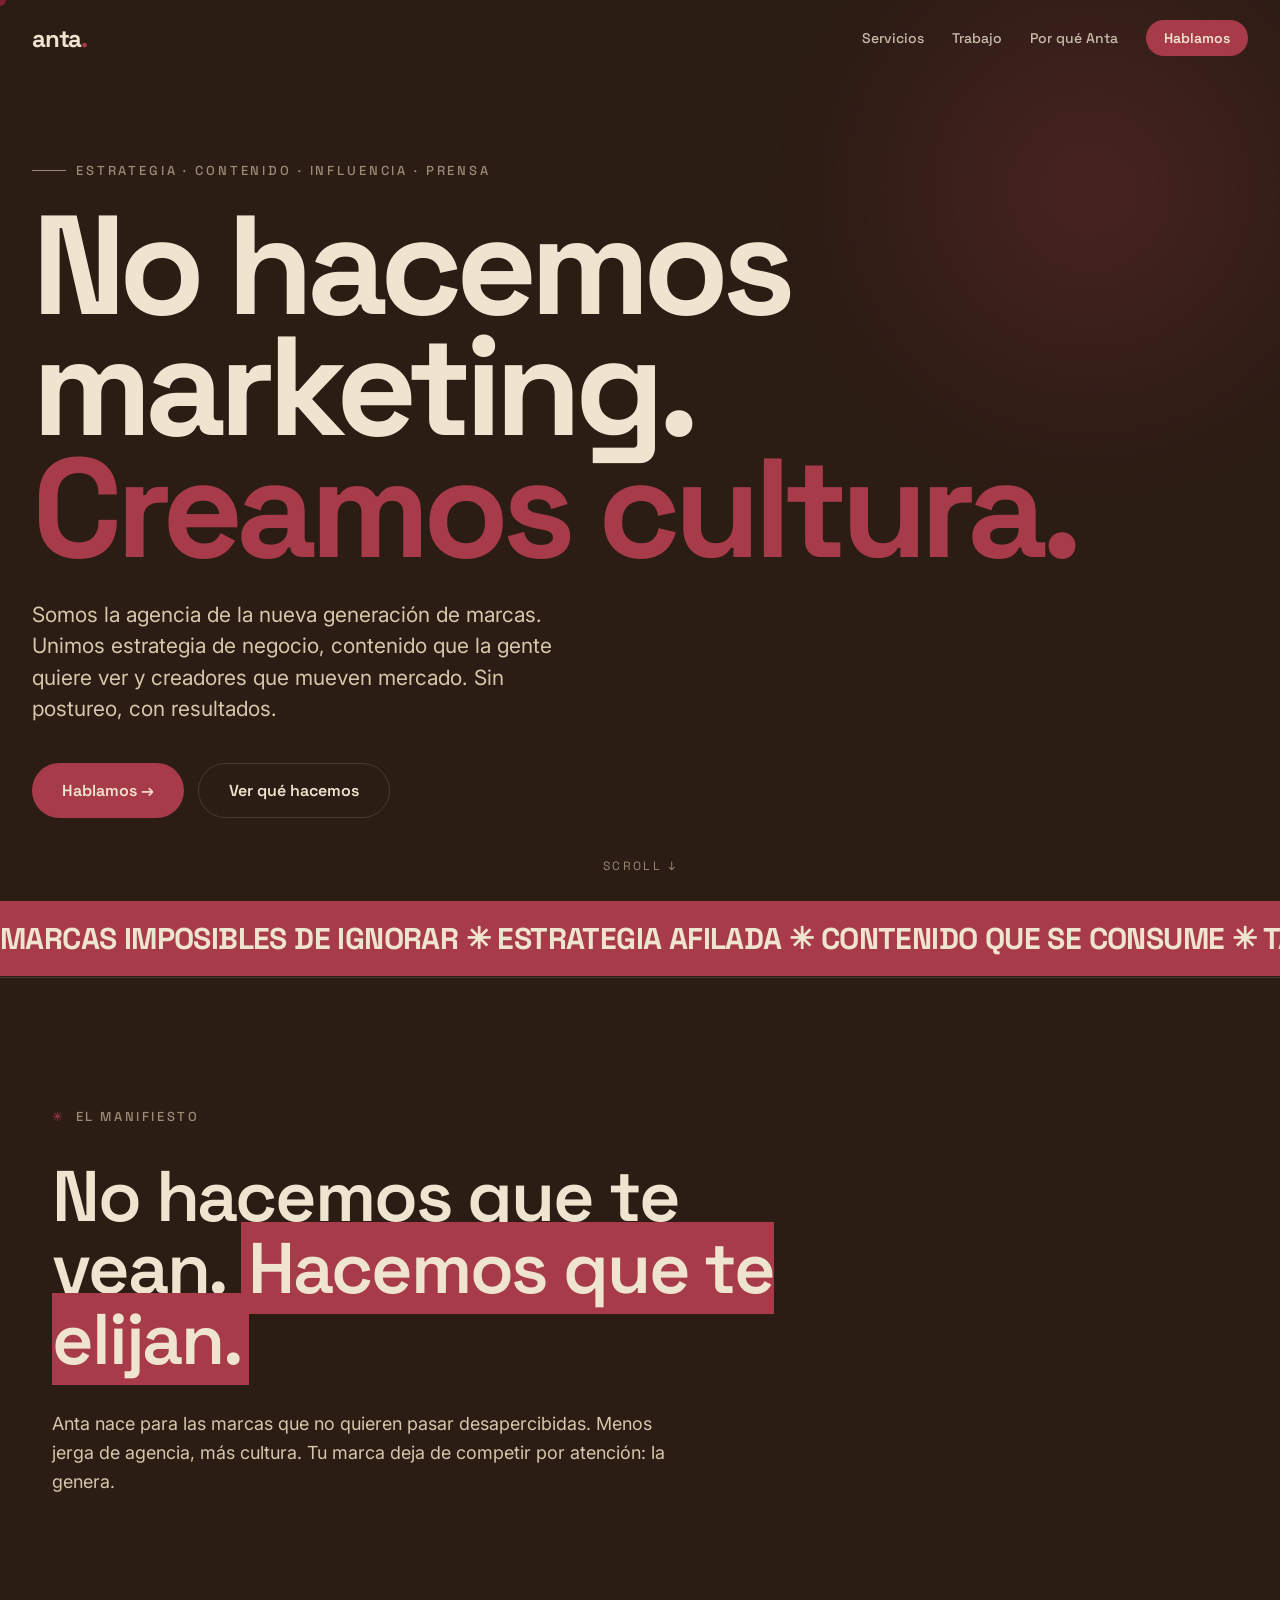
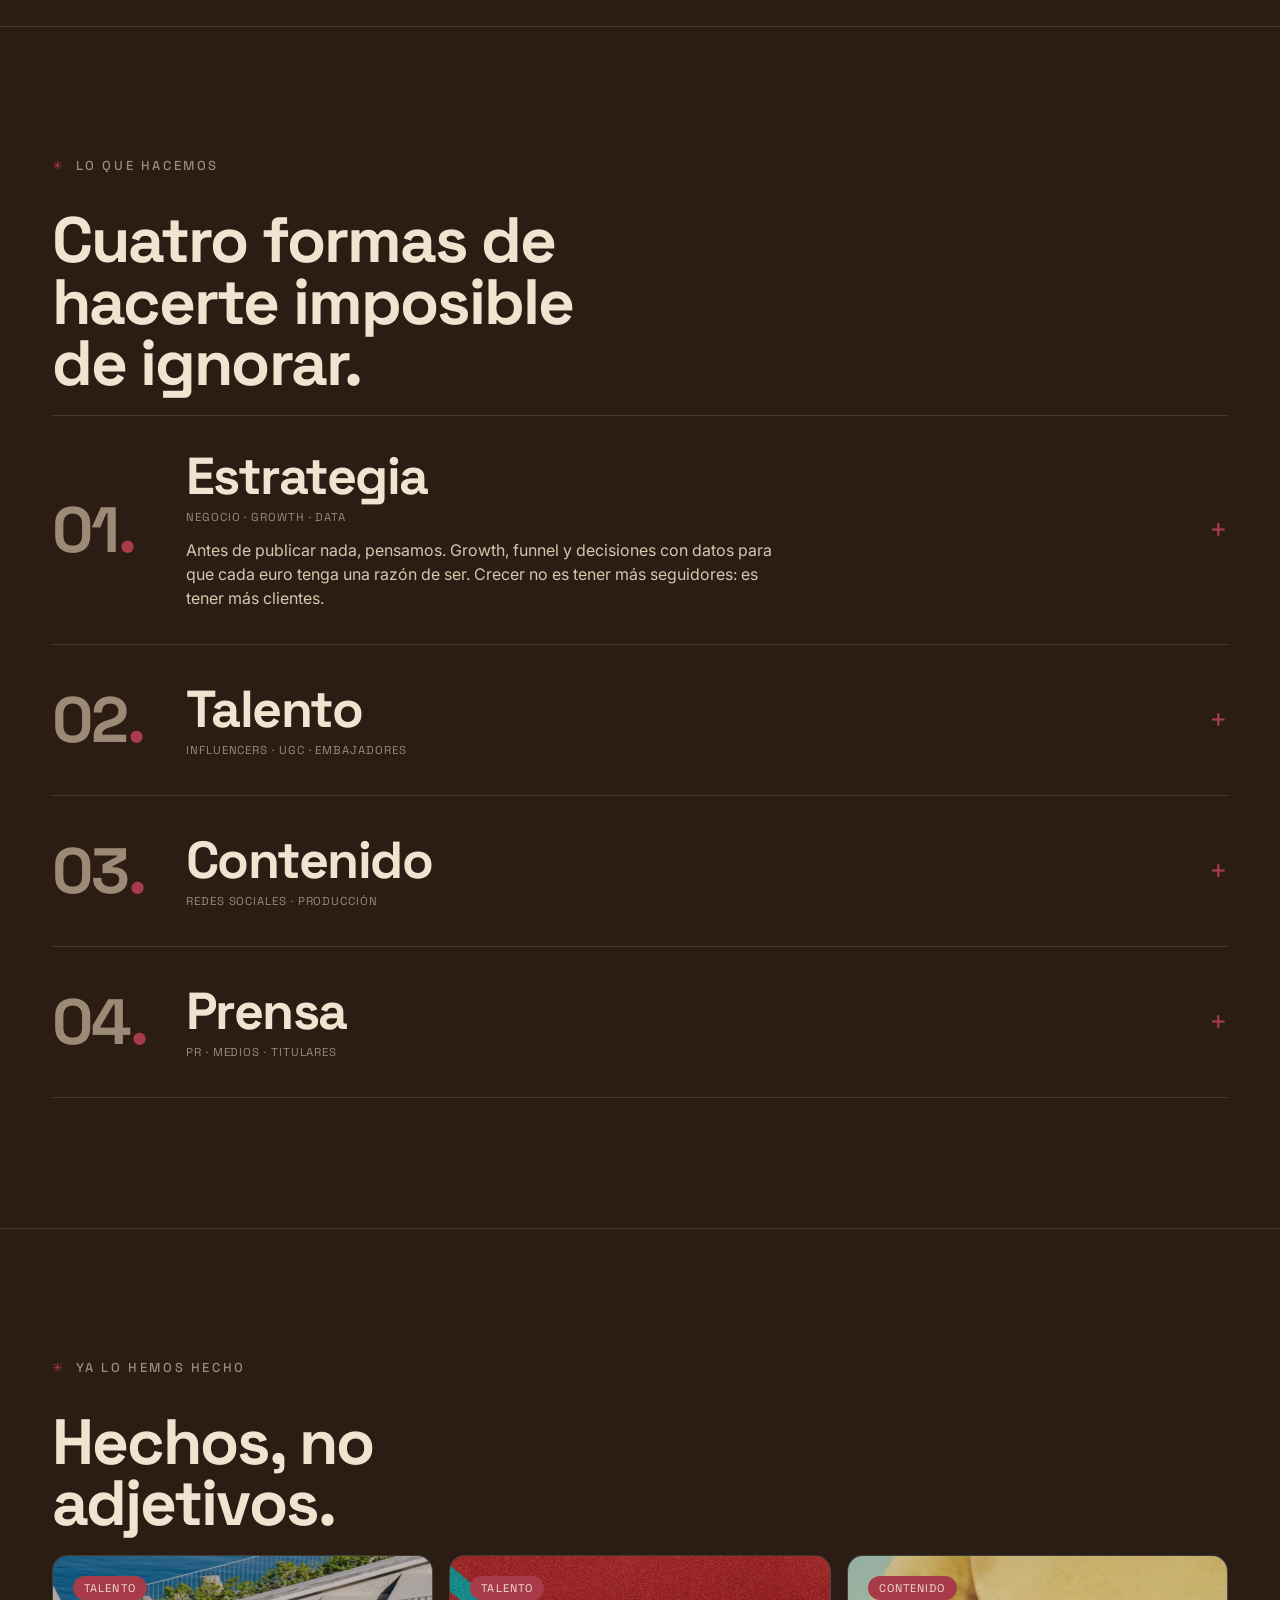
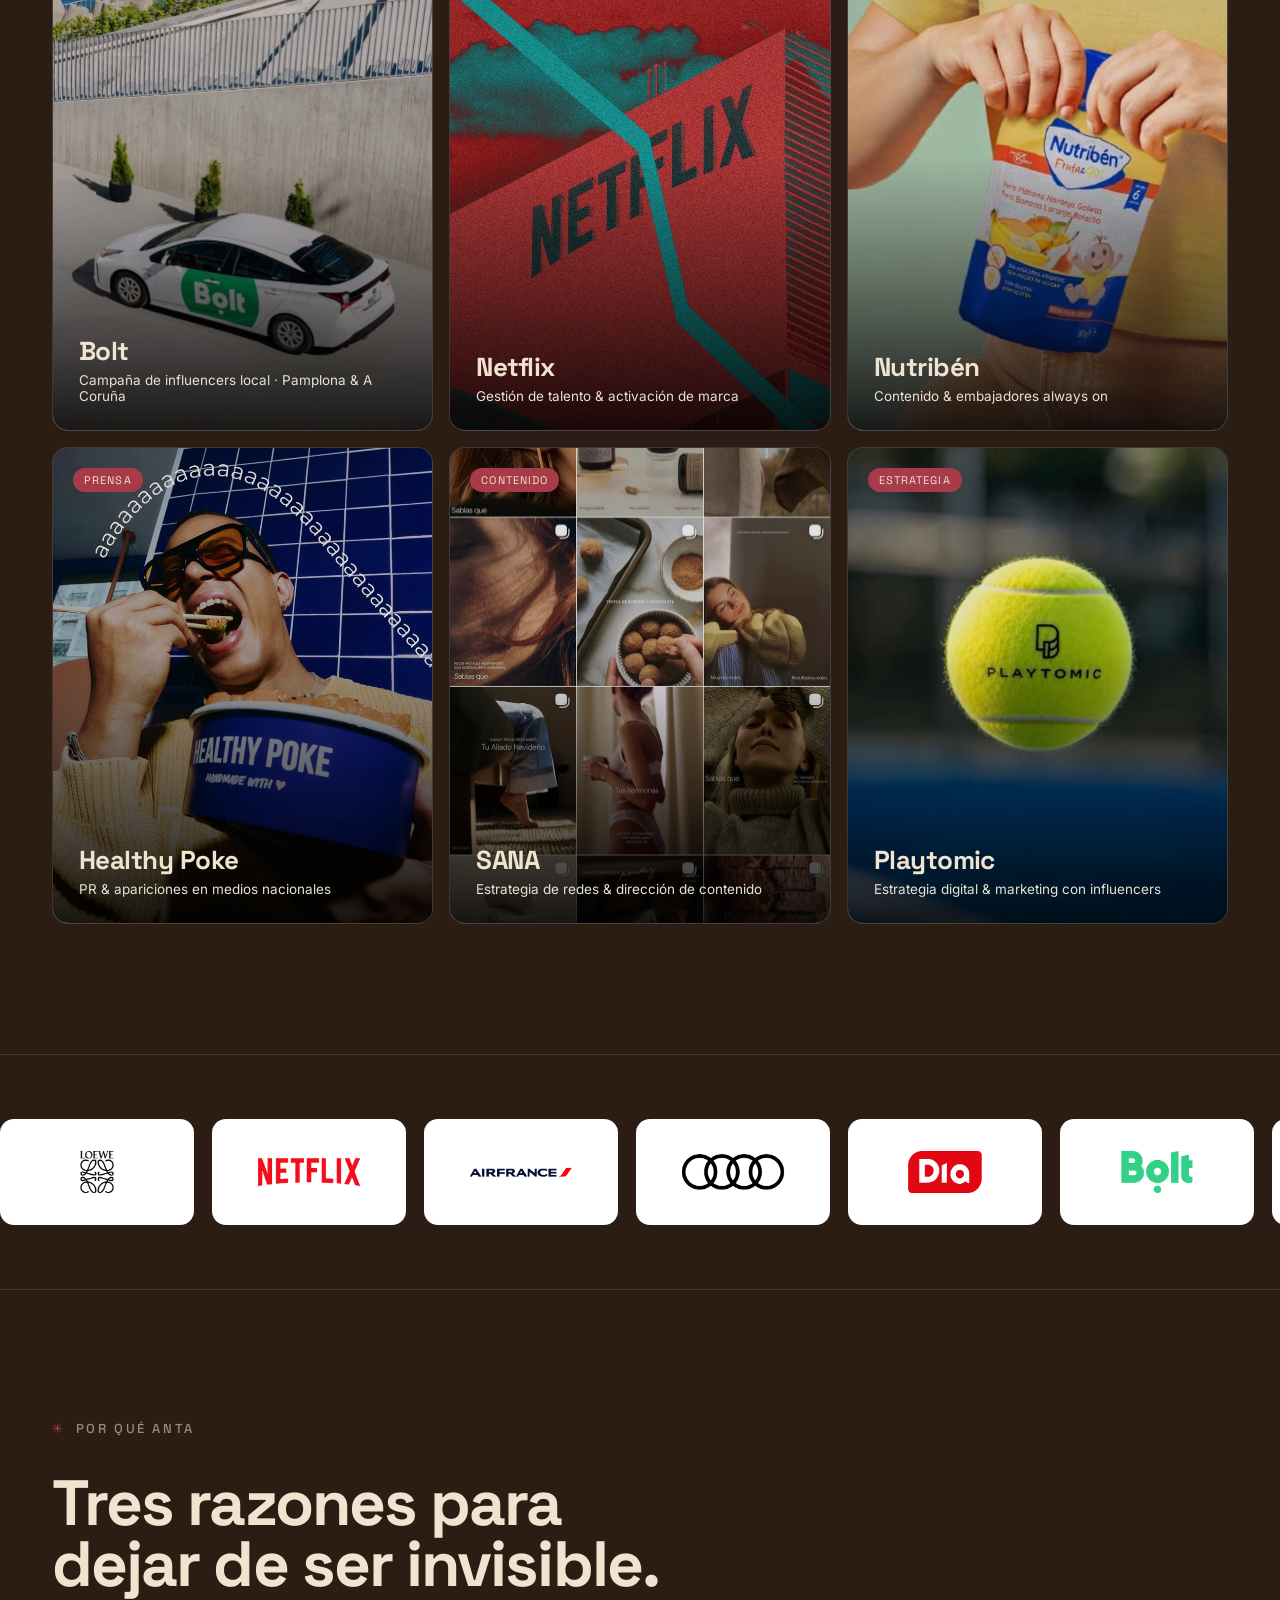
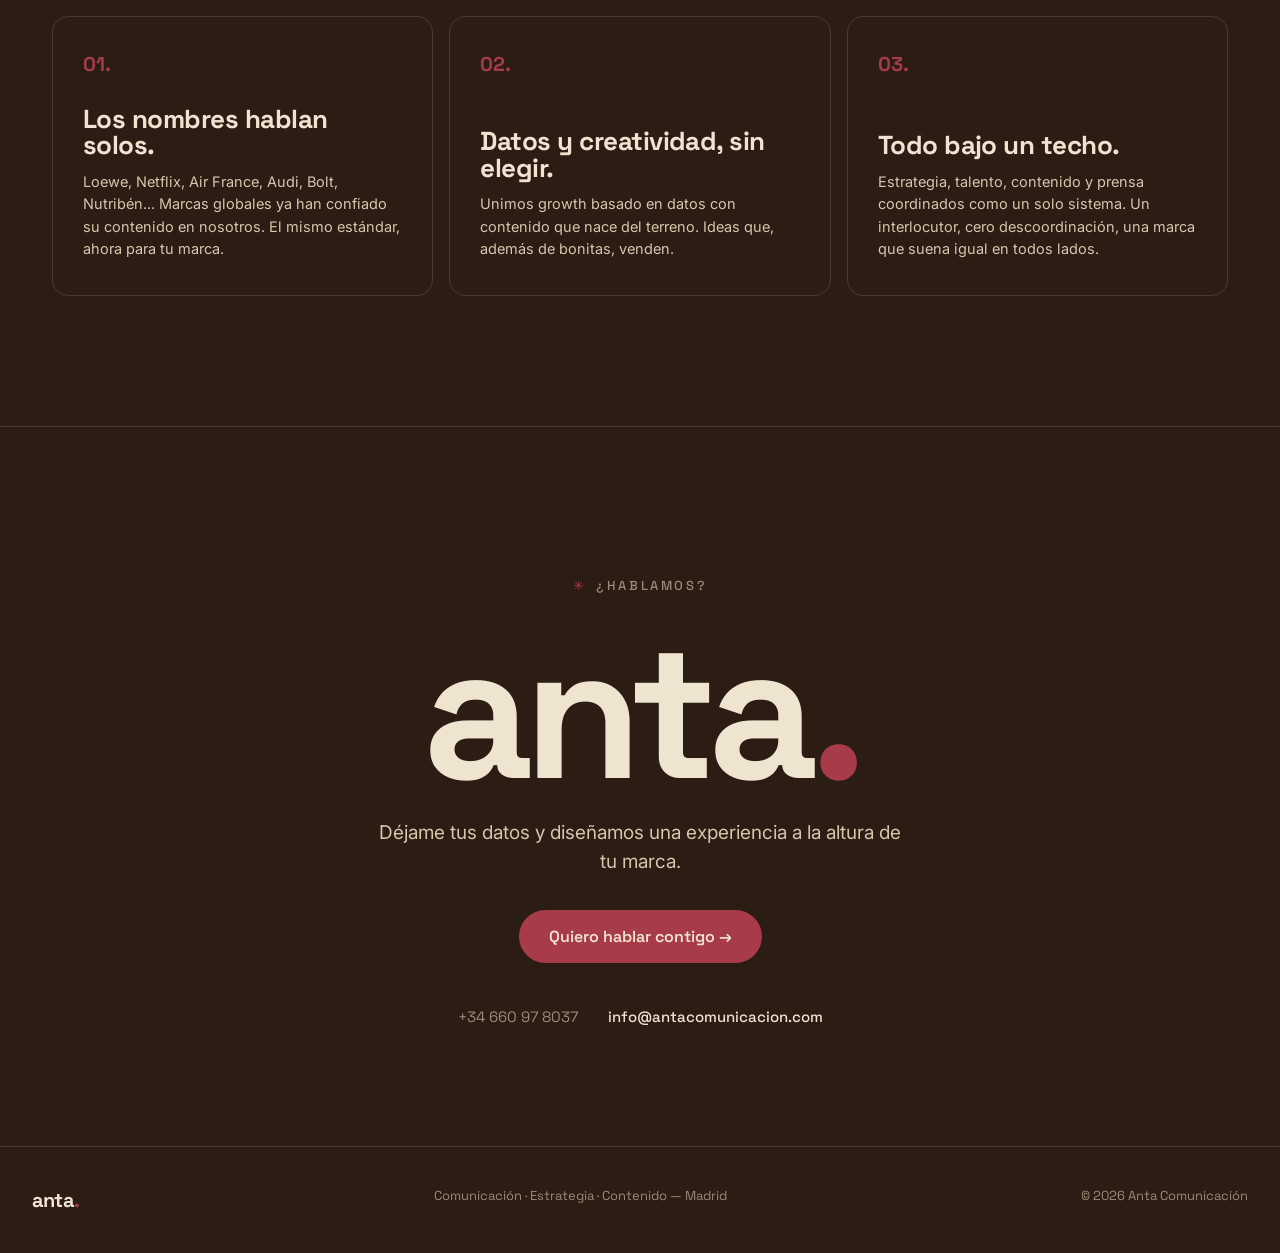
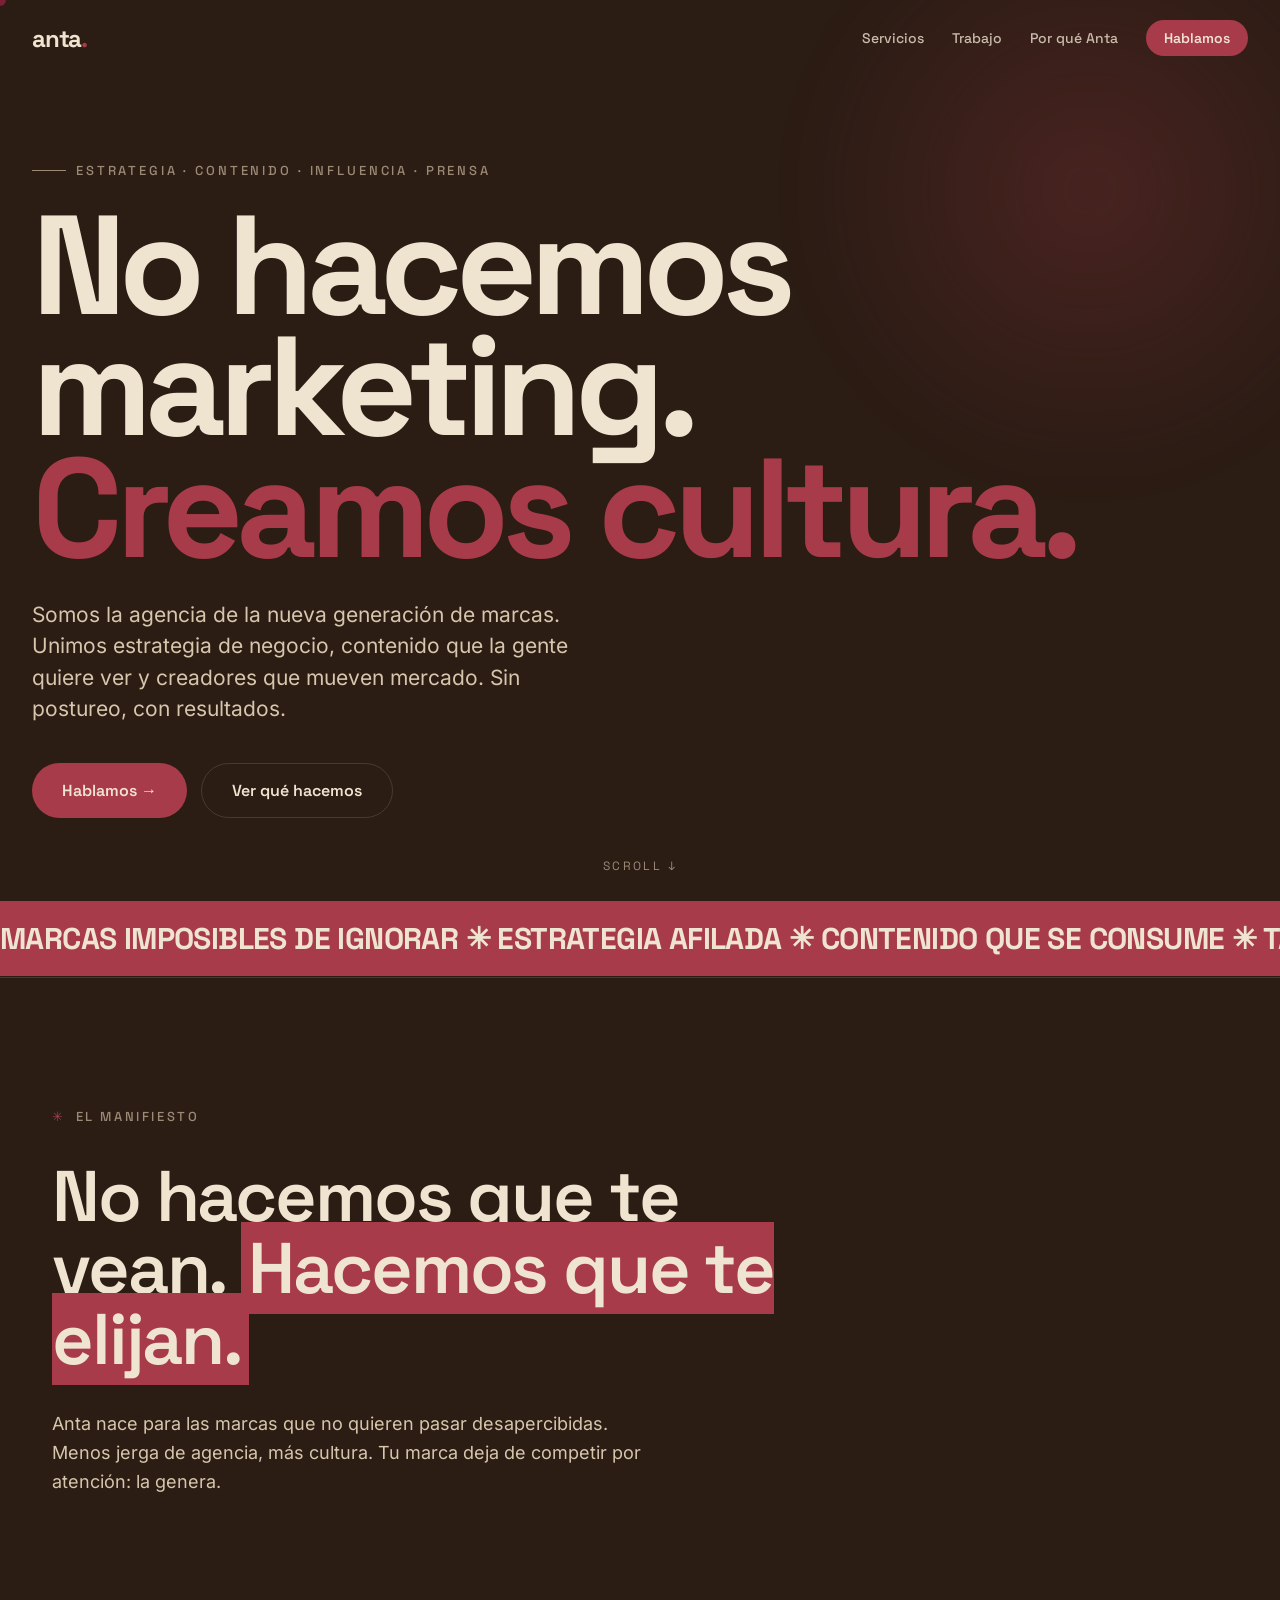
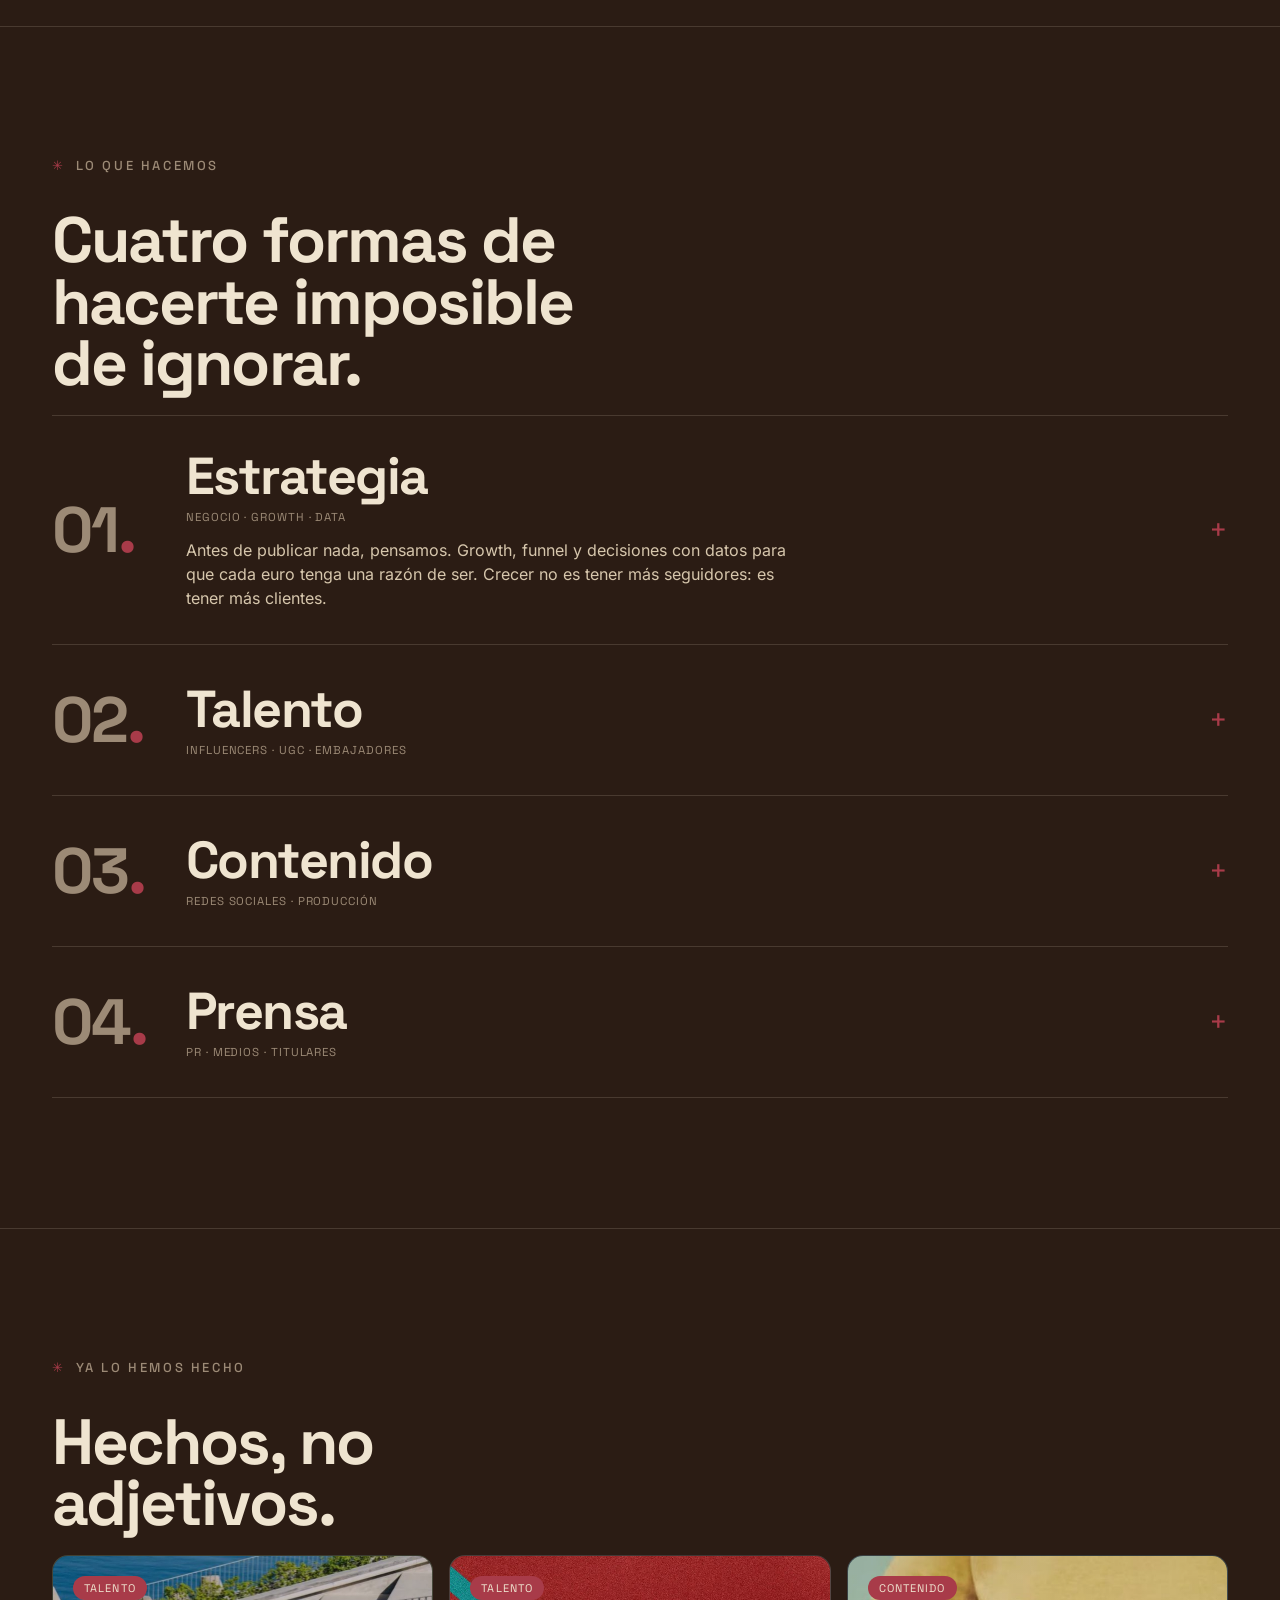
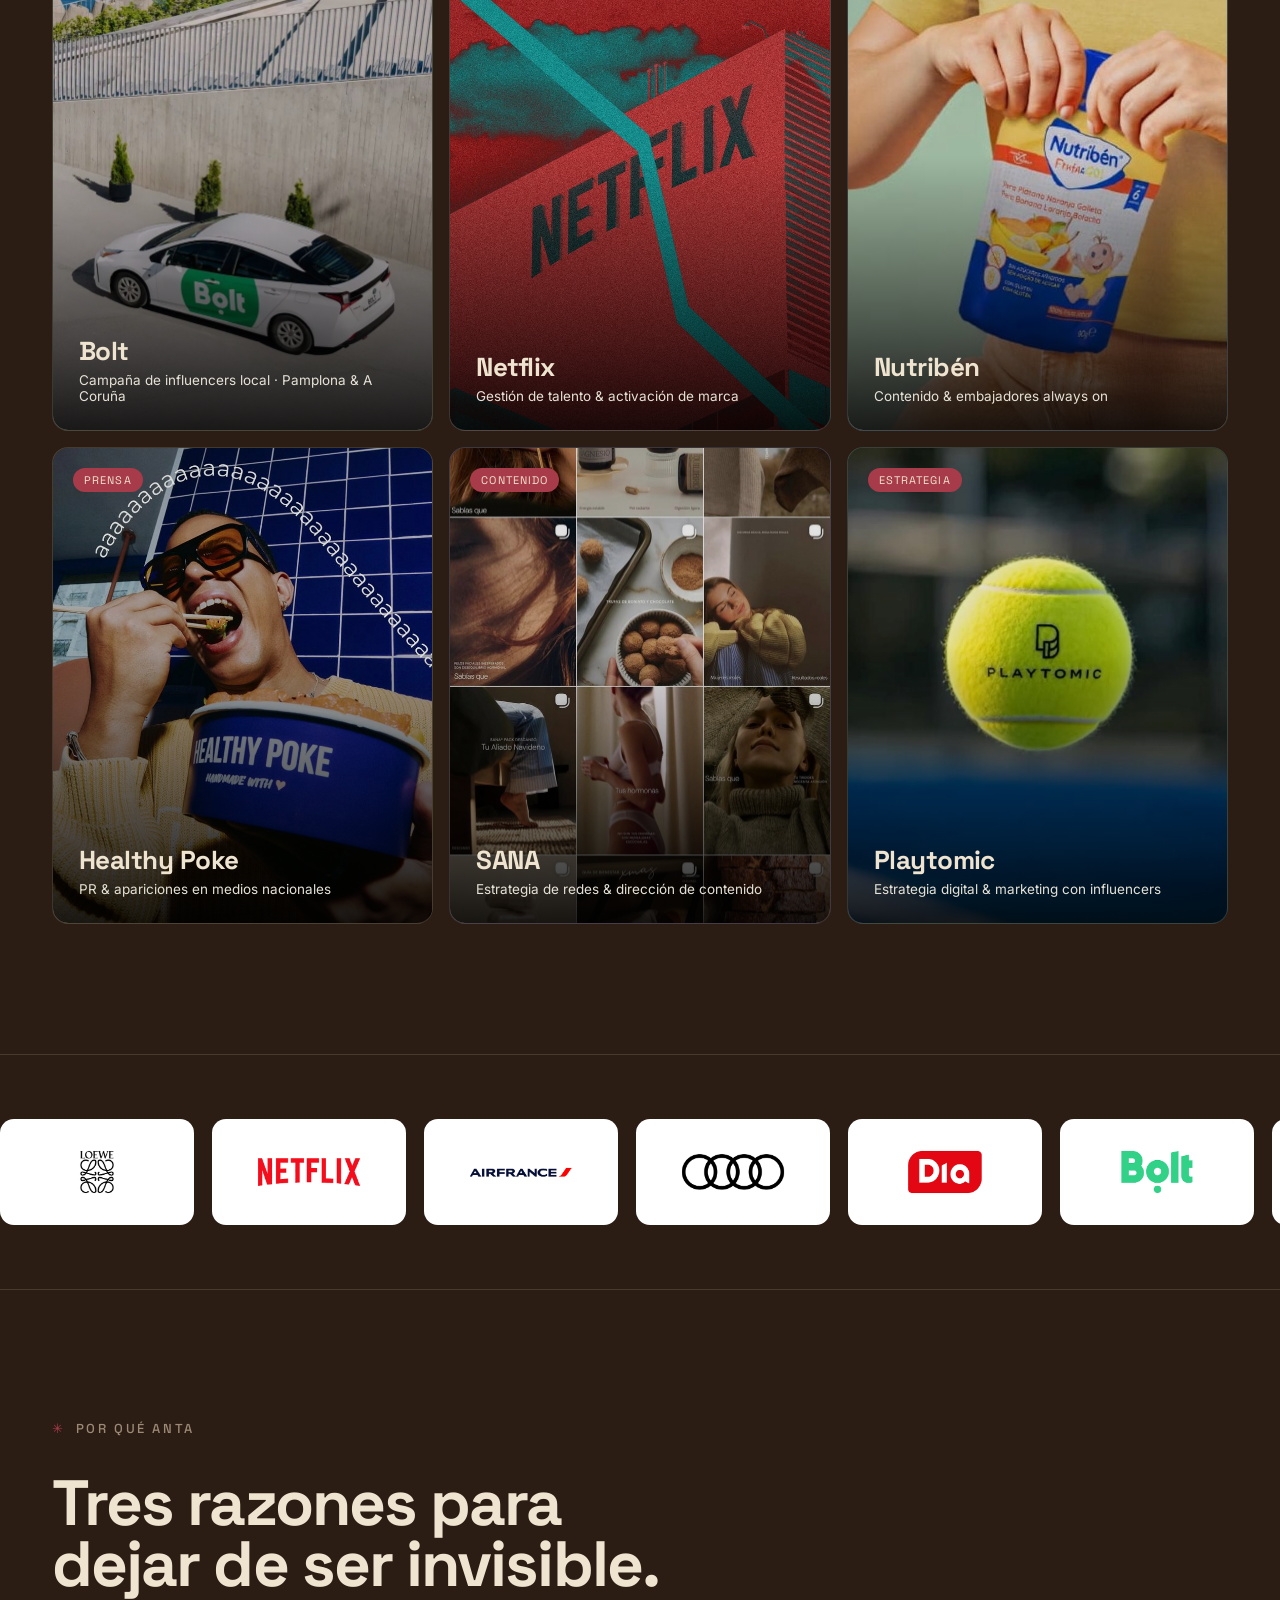
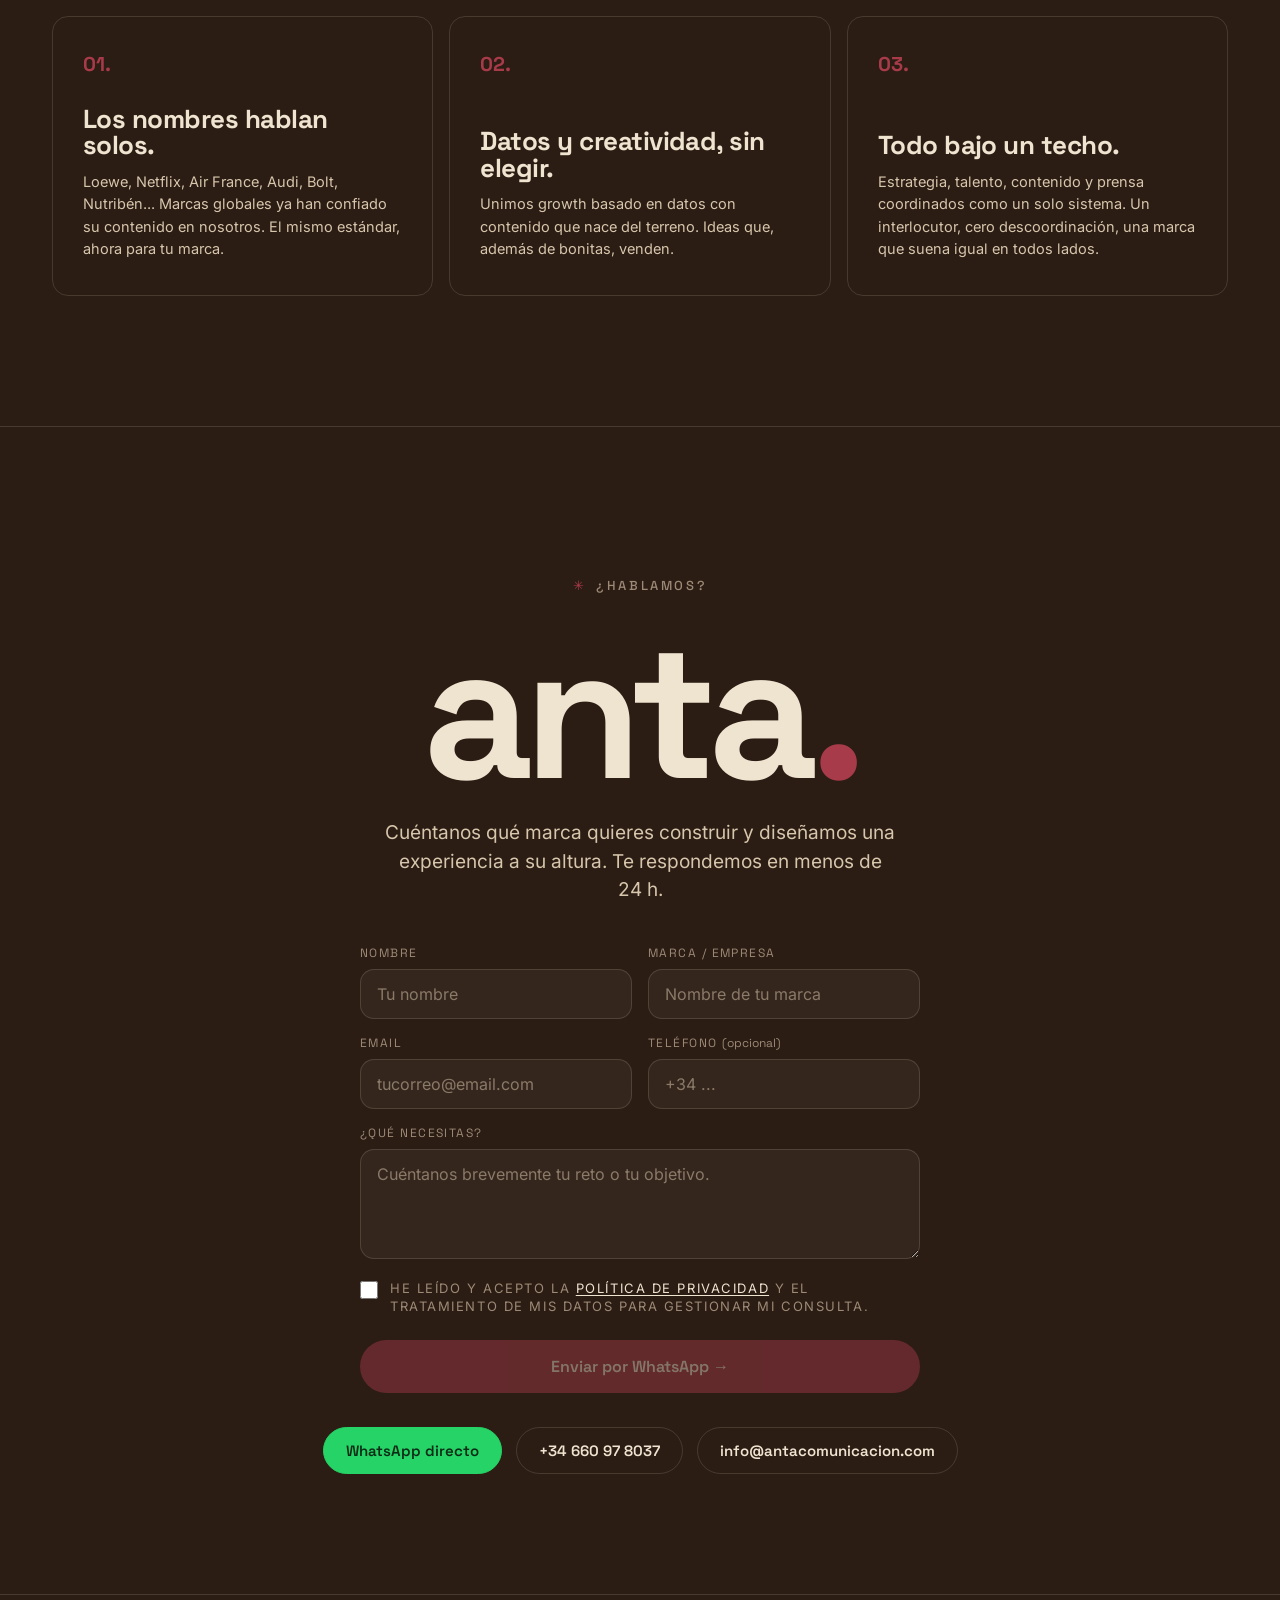
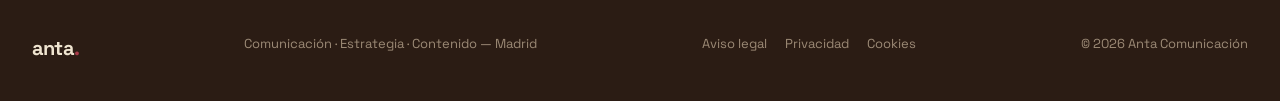
